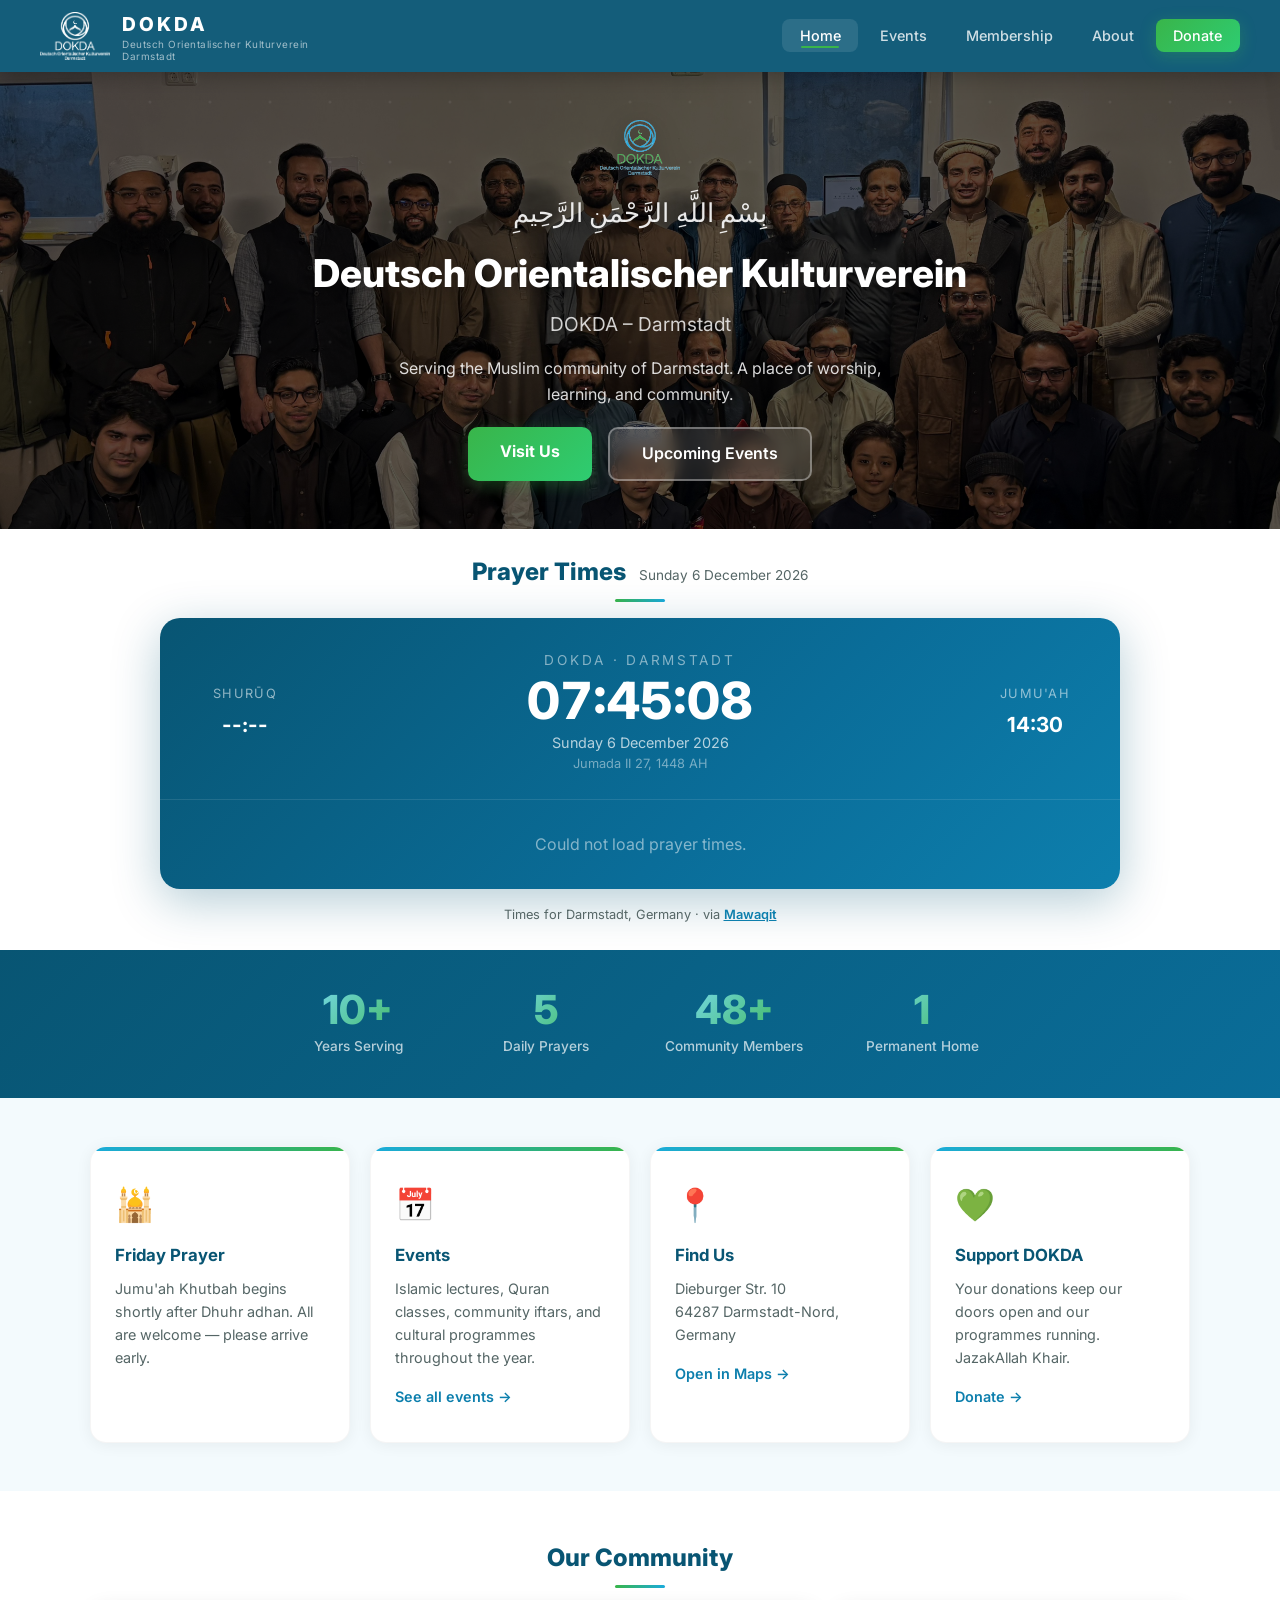
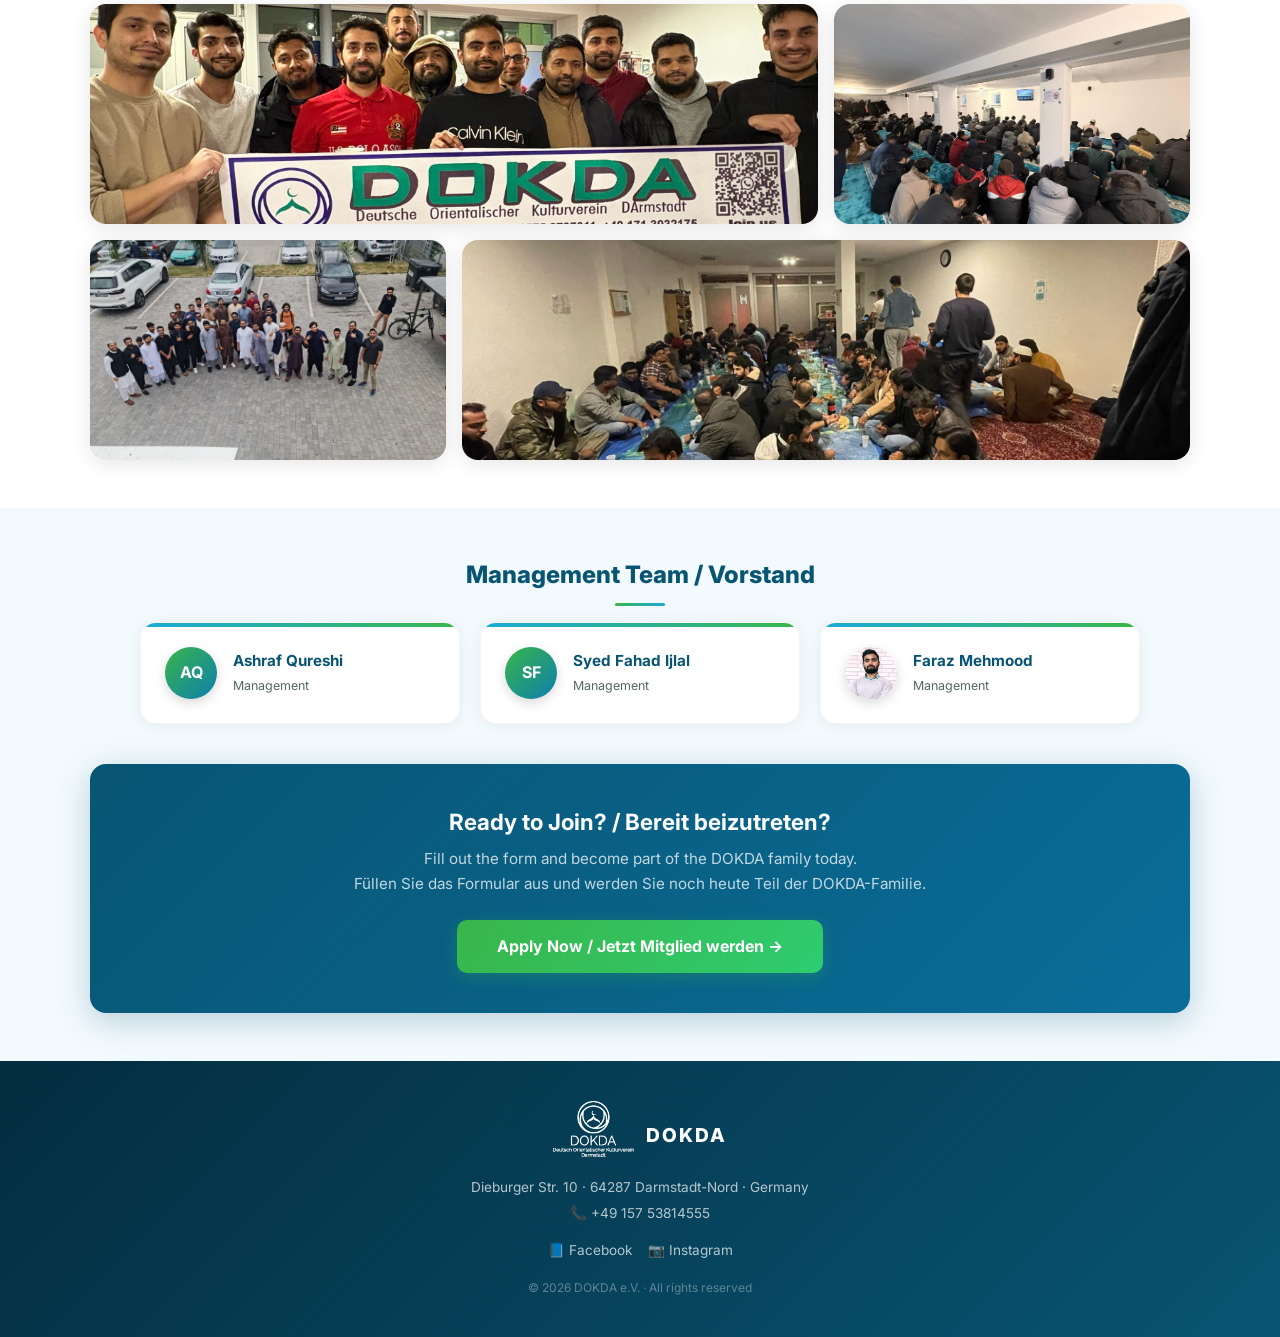
==== index.html @ e76a5c8b "DOKDA website redesign - modern UI with animations" ====
<!DOCTYPE html>
<html lang="en">
<head>
  <meta charset="UTF-8" />
  <meta name="viewport" content="width=device-width, initial-scale=1.0" />
  <title>DOKDA – Deutsch Orientalischer Kulturverein Darmstadt</title>
  <link rel="preconnect" href="https://fonts.googleapis.com">
  <link href="https://fonts.googleapis.com/css2?family=Inter:wght@400;500;600;700;800&display=swap" rel="stylesheet">
  <link rel="stylesheet" href="style.css" />
</head>
<body>

  <nav class="navbar">
    <a href="index.html" class="nav-logo">
      <img src="logo.png" alt="DOKDA Logo" />
      <div class="nav-logo-text">
        <span class="logo-name">DOKDA</span>
        <span class="logo-sub">Deutsch Orientalischer Kulturverein<br>Darmstadt</span>
      </div>
    </a>
    <button class="nav-toggle" onclick="document.querySelector('.nav-links').classList.toggle('open')">&#9776;</button>
    <ul class="nav-links">
      <li><a href="index.html" class="active">Home</a></li>
      <li><a href="events.html">Events</a></li>
      <li><a href="membership.html">Membership</a></li>
      <li><a href="about.html">About</a></li>
      <li><a href="donate.html" class="btn-donate-nav">Donate</a></li>
    </ul>
  </nav>

  <section class="hero">
    <div class="hero-bg"></div>
    <div class="hero-pattern"></div>
    <div class="hero-content">
      <img src="logo.png" alt="DOKDA Logo" class="hero-logo" />
      <p class="hero-sub">&#1576;&#1616;&#1587;&#1618;&#1605;&#1616; &#1575;&#1604;&#1604;&#1617;&#1614;&#1607;&#1616; &#1575;&#1604;&#1585;&#1617;&#1614;&#1581;&#1618;&#1605;&#1614;&#1606;&#1616; &#1575;&#1604;&#1585;&#1617;&#1614;&#1581;&#1616;&#1610;&#1605;&#1616;</p>
      <h1>Deutsch Orientalischer Kulturverein</h1>
      <h2>DOKDA &ndash; Darmstadt</h2>
      <p class="hero-desc">Serving the Muslim community of Darmstadt. A place of worship, learning, and community.</p>
      <div class="hero-actions">
        <a href="about.html" class="btn-primary">Visit Us</a>
        <a href="events.html" class="btn-secondary">Upcoming Events</a>
      </div>
    </div>
  </section>

  <section class="prayer-section">
    <div class="container">
      <h2 class="section-title">Prayer Times <span class="date-label" id="today-date"></span></h2>
      <div class="custom-prayer-widget">
        <div class="prayer-clock-row">
          <div class="prayer-clock-side">
            <span class="pclock-label">Shur&#363;q</span>
            <span class="pclock-time" id="pt-Sunrise">--:--</span>
          </div>
          <div class="prayer-clock-center">
            <div class="pclock-mosque">DOKDA &middot; DARMSTADT</div>
            <div class="pclock-live" id="live-clock">--:--:--</div>
            <div class="pclock-date" id="pclock-date"></div>
            <div class="pclock-hijri" id="pclock-hijri"></div>
          </div>
          <div class="prayer-clock-side">
            <span class="pclock-label">Jumu'ah</span>
            <span class="pclock-time">14:30</span>
          </div>
        </div>
        <div class="prayer-times-row" id="prayer-times-row">
          <div class="pt-loading">Loading prayer times&hellip;</div>
        </div>
      </div>
      <p class="prayer-note">Times for Darmstadt, Germany &middot; via <a href="https://mawaqit.net/de/m/dokda-darmstadt-64287-germany-1" target="_blank" style="color:var(--blue-dark);font-weight:600;">Mawaqit</a></p>
    </div>
  </section>

  <section class="counters-section reveal">
    <div class="counters-grid">
      <div class="counter-item">
        <div class="counter-num" data-target="10">0+</div>
        <div class="counter-label">Years Serving</div>
      </div>
      <div class="counter-item">
        <div class="counter-num" data-target="5">0</div>
        <div class="counter-label">Daily Prayers</div>
      </div>
      <div class="counter-item">
        <div class="counter-num" data-target="100">0+</div>
        <div class="counter-label">Community Members</div>
      </div>
      <div class="counter-item">
        <div class="counter-num" data-target="1">0</div>
        <div class="counter-label">Permanent Home</div>
      </div>
    </div>
  </section>

  <section class="info-section">
    <div class="container cards-row reveal">
      <div class="card">
        <div class="card-icon">&#128332;</div>
        <h3>Friday Prayer</h3>
        <p>Jumu'ah Khutbah begins shortly after Dhuhr adhan. All are welcome &mdash; please arrive early.</p>
      </div>
      <div class="card">
        <div class="card-icon">&#128197;</div>
        <h3>Events</h3>
        <p>Islamic lectures, Quran classes, community iftars, and cultural programmes throughout the year.</p>
        <a href="events.html" class="card-link">See all events &rarr;</a>
      </div>
      <div class="card">
        <div class="card-icon">&#128205;</div>
        <h3>Find Us</h3>
        <p>Dieburger Str. 10<br>64287 Darmstadt-Nord, Germany</p>
        <a href="https://maps.app.goo.gl/KEdS84KEJuu8p2cY8" target="_blank" class="card-link">Open in Maps &rarr;</a>
      </div>
      <div class="card">
        <div class="card-icon">&#128154;</div>
        <h3>Support DOKDA</h3>
        <p>Your donations keep our doors open and our programmes running. JazakAllah Khair.</p>
        <a href="donate.html" class="card-link">Donate &rarr;</a>
      </div>
    </div>
  </section>

  <section class="info-section" style="background:white;">
    <div class="container">
      <h2 class="section-title">Our Community</h2>
      <div class="gallery-grid reveal">
        <div class="gallery-item span-2">
          <img src="DOKDA Volunteers.jpeg" alt="DOKDA Volunteers" loading="lazy" />
          <div class="gallery-overlay"><span>DOKDA Volunteers</span></div>
        </div>
        <div class="gallery-item">
          <img src="JUma Prayer.jpeg" alt="Jumu'ah Prayer" loading="lazy" />
          <div class="gallery-overlay"><span>Jumu'ah Prayer</span></div>
        </div>
        <div class="gallery-item">
          <img src="EID 2025.jpeg" alt="Eid 2025" loading="lazy" />
          <div class="gallery-overlay"><span>Eid Celebration 2025</span></div>
        </div>
        <div class="gallery-item span-2">
          <img src="Dinner.png" alt="Community Dinner" loading="lazy" />
          <div class="gallery-overlay"><span>Community Dinner</span></div>
        </div>
      </div>
    </div>
  </section>

  <section class="info-section">
    <div class="container">
      <h2 class="section-title">Management Team / Vorstand</h2>
      <div class="mgmt-grid reveal">
        <div class="mgmt-card">
          <div class="mgmt-avatar">AQ</div>
          <div>
            <div class="mgmt-name">Ashraf Qureshi</div>
            <div class="mgmt-role">Management</div>
          </div>
        </div>
        <div class="mgmt-card">
          <div class="mgmt-avatar">SF</div>
          <div>
            <div class="mgmt-name">Syed Fahad Ijlal</div>
            <div class="mgmt-role">Management</div>
          </div>
        </div>
        <div class="mgmt-card">
          <img src="Faraz Mehmood. Management picture.jpeg" alt="Faraz Mehmood" class="mgmt-avatar mgmt-photo" />
          <div>
            <div class="mgmt-name">Faraz Mehmood</div>
            <div class="mgmt-role">Management</div>
          </div>
        </div>
      </div>
      <div class="mem-cta-block">
        <h2>Ready to Join? / Bereit beizutreten?</h2>
        <p>Fill out the form and become part of the DOKDA family today.<br>
          F&uuml;llen Sie das Formular aus und werden Sie noch heute Teil der DOKDA-Familie.</p>
        <a href="https://forms.gle/KEttbPnV1sTEhq9M9" target="_blank" class="btn-member">
          Apply Now / Jetzt Mitglied werden &rarr;
        </a>
      </div>
    </div>
  </section>

  <footer class="footer">
    <div class="container footer-inner">
      <div class="footer-brand">
        <img src="logo.png" alt="DOKDA" class="footer-logo" />
        <span>DOKDA</span>
      </div>
      <p>Dieburger Str. 10 &middot; 64287 Darmstadt-Nord &middot; Germany</p>
      <p>&#128222; +49 157 53814555</p>
      <div class="footer-social">
        <a href="https://www.facebook.com/DokdaDarmstadt" target="_blank">&#128216; Facebook</a>
        <a href="https://www.instagram.com/dokda.1" target="_blank">&#128247; Instagram</a>
      </div>
      <p class="footer-copy">&copy; <span id="year"></span> DOKDA e.V. &middot; All rights reserved</p>
    </div>
  </footer>

  <script>
    document.getElementById('year').textContent = new Date().getFullYear();
    const now = new Date();
    document.getElementById('today-date').textContent = now.toLocaleDateString('en-GB', {weekday:'long', day:'numeric', month:'long', year:'numeric'});
    document.getElementById('pclock-date').textContent = now.toLocaleDateString('en-GB', {weekday:'long', day:'numeric', month:'long', year:'numeric'});

    function updateClock() {
      const t = new Date();
      document.getElementById('live-clock').textContent =
        String(t.getHours()).padStart(2,'0') + ':' +
        String(t.getMinutes()).padStart(2,'0') + ':' +
        String(t.getSeconds()).padStart(2,'0');
    }
    setInterval(updateClock, 1000);
    updateClock();

    try {
      document.getElementById('pclock-hijri').textContent =
        new Intl.DateTimeFormat('en-TN-u-ca-islamic', {day:'numeric', month:'long', year:'numeric'}).format(now);
    } catch(e) {}

    const PRAYERS = ['Fajr','Dhuhr','Asr','Maghrib','Isha'];
    const IQAMA  = {Fajr:'04:45', Dhuhr:'14:00', Asr:'+10', Maghrib:'+3', Isha:'+0'};
    const LAT = 49.8766282, LNG = 8.6592487;

    async function loadPrayers() {
      try {
        const ts = Math.floor(Date.now()/1000);
        const res = await fetch(`https://api.aladhan.com/v1/timings/${ts}?latitude=${LAT}&longitude=${LNG}&method=3`);
        const data = await res.json();
        const timings = data.data.timings;
        const nowMins = now.getHours()*60 + now.getMinutes();
        const [sh, sm] = timings['Sunrise'].split(':').map(Number);
        document.getElementById('pt-Sunrise').textContent =
          `${sh%12||12}:${String(sm).padStart(2,'0')} ${sh>=12?'PM':'AM'}`;
        let nextPrayer = null, nextMins = Infinity;
        PRAYERS.forEach(p => {
          const [h,m] = timings[p].split(':').map(Number);
          const mins = h*60+m;
          if (mins > nowMins && mins < nextMins) { nextMins = mins; nextPrayer = p; }
        });
        document.getElementById('prayer-times-row').innerHTML = PRAYERS.map(p => {
          const [h,m] = timings[p].split(':').map(Number);
          const fmt = `${h%12||12}:${String(m).padStart(2,'0')} ${h>=12?'PM':'AM'}`;
          return `<div class="pt-card${p===nextPrayer?' active':''}">
            <div class="pt-name">${p}</div>
            <div class="pt-time">${fmt}</div>
            <div class="pt-iqama">${IQAMA[p]}</div>
          </div>`;
        }).join('');
      } catch(e) {
        document.getElementById('prayer-times-row').innerHTML = '<div class="pt-loading">Could not load prayer times.</div>';
      }
    }
    loadPrayers();

    // Scroll reveal
    const observer = new IntersectionObserver((entries) => {
      entries.forEach(e => { if (e.isIntersecting) e.target.classList.add('visible'); });
    }, { threshold: 0.12 });
    document.querySelectorAll('.reveal').forEach(el => observer.observe(el));

    // Animated counters
    const counterObserver = new IntersectionObserver((entries) => {
      entries.forEach(entry => {
        if (!entry.isIntersecting) return;
        entry.target.querySelectorAll('.counter-num').forEach(el => {
          const target = parseInt(el.dataset.target);
          const suffix = el.textContent.includes('+') ? '+' : '';
          let current = 0;
          const step = Math.max(1, Math.floor(target / 40));
          const timer = setInterval(() => {
            current += step;
            if (current >= target) { current = target; clearInterval(timer); }
            el.textContent = current + suffix;
          }, 30);
        });
        counterObserver.unobserve(entry.target);
      });
    }, { threshold: 0.5 });
    document.querySelectorAll('.counters-section').forEach(el => counterObserver.observe(el));
  </script>
</body>
</html>
---- style.css ----
/* ===== RESET & BASE ===== */
*, *::before, *::after { box-sizing: border-box; margin: 0; padding: 0; }
:root {
  --blue:        #1AABDC;
  --blue-dark:   #0D7FAD;
  --blue-deeper: #085573;
  --green:       #39B54A;
  --green-dark:  #2A8638;
  --white:       #ffffff;
  --bg:          #F3FAFD;
  --bg2:         #E4F4FA;
  --text:        #1a1a1a;
  --text-muted:  #566;
  --radius:      16px;
  --shadow:      0 4px 24px rgba(0,0,0,0.09);
  --glass:       rgba(255,255,255,0.12);
  --glass-border: rgba(255,255,255,0.2);
}
html { scroll-behavior: smooth; }
body { font-family: 'Inter', 'Segoe UI', system-ui, sans-serif; background: var(--bg); color: var(--text); line-height: 1.6; }

/* ===== NAVBAR ===== */
.navbar {
  display: flex; align-items: center; justify-content: space-between;
  padding: 0 2.5rem; height: 72px;
  background: rgba(8,85,115,0.95);
  backdrop-filter: blur(12px); -webkit-backdrop-filter: blur(12px);
  position: sticky; top: 0; z-index: 100;
  box-shadow: 0 2px 24px rgba(0,0,0,0.3);
}
.nav-logo { display: flex; align-items: center; gap: 12px; text-decoration: none; }
.nav-logo img { height: 48px; width: auto; filter: brightness(0) invert(1); }
.nav-logo-text { display: flex; flex-direction: column; }
.nav-logo-text .logo-name { font-size: 1.2rem; font-weight: 800; color: white; letter-spacing: 3px; }
.nav-logo-text .logo-sub  { font-size: 0.62rem; color: rgba(255,255,255,0.6); letter-spacing: 0.5px; line-height: 1.2; }
.nav-links { display: flex; gap: 0.25rem; list-style: none; }
.nav-links a {
  color: rgba(255,255,255,0.8); text-decoration: none;
  padding: 0.5rem 1.1rem; border-radius: 8px; font-size: 0.9rem;
  font-weight: 500; transition: all 0.3s; position: relative;
}
.nav-links a::after {
  content: ''; position: absolute; bottom: 4px; left: 50%; width: 0; height: 2px;
  background: var(--green); transition: width 0.3s ease, left 0.3s ease; border-radius: 2px;
}
.nav-links a:hover::after, .nav-links a.active::after { width: 50%; left: 25%; }
.nav-links a:hover, .nav-links a.active { color: white; background: rgba(255,255,255,0.1); }
.btn-donate-nav {
  background: linear-gradient(135deg, var(--green), #2ecc71) !important;
  color: white !important; font-weight: 700; border-radius: 8px !important;
  box-shadow: 0 4px 16px rgba(57,181,74,0.3);
}
.btn-donate-nav:hover { box-shadow: 0 6px 24px rgba(57,181,74,0.5) !important; transform: translateY(-1px); }
.nav-toggle { display: none; background: none; border: none; color: white; font-size: 1.5rem; cursor: pointer; }

/* ===== HERO ===== */
.hero {
  position: relative; overflow: hidden;
  min-height: 400px; display: flex; align-items: center; justify-content: center; text-align: center;
  padding: 3rem 2rem;
}
.hero-bg {
  position: absolute; inset: 0;
  background-image: url('EID 2026.jpeg');
  background-size: cover; background-position: center;
  filter: brightness(0.35);
  transform: scale(1.05);
  transition: transform 8s ease-out;
}
.hero:hover .hero-bg { transform: scale(1.1); }
.hero-pattern {
  position: absolute; inset: 0; opacity: 0.06;
  background-image: url("data:image/svg+xml,%3Csvg width='60' height='60' viewBox='0 0 60 60' xmlns='http://www.w3.org/2000/svg'%3E%3Cg fill='%23ffffff'%3E%3Ccircle cx='30' cy='30' r='1.5'/%3E%3C/g%3E%3C/svg%3E");
  z-index: 1;
}
.hero-logo { width: 80px; height: auto; margin-bottom: 0.75rem; filter: drop-shadow(0 4px 12px rgba(0,0,0,0.4)); }
.hero-content { position: relative; z-index: 2; max-width: 740px; }
.hero-sub { font-size: 1.6rem; color: rgba(255,255,255,0.9); margin-bottom: 0.5rem; font-family: 'Times New Roman', serif; text-shadow: 0 2px 8px rgba(0,0,0,0.4); }
.hero h1 { font-size: clamp(1.5rem, 3.5vw, 2.4rem); color: white; font-weight: 800; text-shadow: 0 2px 16px rgba(0,0,0,0.4); }
.hero h2 { font-size: clamp(0.95rem, 2vw, 1.2rem); color: rgba(255,255,255,0.8); margin: 0.3rem 0 1rem; font-weight: 400; }
.hero-desc { color: rgba(255,255,255,0.85); max-width: 540px; margin: 0 auto 1.25rem; font-size: 1rem; }
.hero-actions { display: flex; gap: 1rem; justify-content: center; flex-wrap: wrap; }
.btn-primary {
  background: linear-gradient(135deg, var(--green), #2ecc71); color: white; font-weight: 700;
  padding: 0.75rem 2rem; border-radius: 10px; text-decoration: none; transition: all 0.3s;
  box-shadow: 0 4px 16px rgba(57,181,74,0.3);
}
.btn-primary:hover { transform: translateY(-2px); box-shadow: 0 8px 28px rgba(57,181,74,0.45); }
.btn-secondary {
  background: rgba(255,255,255,0.1); color: white; border: 2px solid rgba(255,255,255,0.35);
  font-weight: 600; padding: 0.75rem 2rem; border-radius: 10px; text-decoration: none; transition: all 0.3s;
  backdrop-filter: blur(8px);
}
.btn-secondary:hover { background: rgba(255,255,255,0.2); border-color: rgba(255,255,255,0.6); transform: translateY(-2px); }

/* ===== PRAYER SECTION ===== */
.prayer-section { background: white; padding: 1.5rem 2rem; }
.section-title { font-size: 1.5rem; font-weight: 800; color: var(--blue-deeper); margin-bottom: 1rem; text-align: center; }
.section-title::after { content: ''; display: block; width: 50px; height: 3px; background: linear-gradient(90deg, var(--green), var(--blue)); margin: 0.5rem auto 0; border-radius: 2px; }

/* ===== CUSTOM PRAYER WIDGET ===== */
.custom-prayer-widget {
  background: linear-gradient(135deg, var(--blue-deeper) 0%, #0a6d99 60%, var(--blue-dark) 100%);
  border-radius: 20px; overflow: hidden; max-width: 960px; margin: 0 auto;
  box-shadow: 0 12px 48px rgba(8,85,115,0.3);
}
.prayer-clock-row {
  display: flex; align-items: center; justify-content: space-between;
  padding: 2rem 2.5rem 1.5rem; gap: 1rem;
}
.prayer-clock-side { display: flex; flex-direction: column; align-items: center; gap: 0.25rem; min-width: 90px; }
.pclock-label { font-size: 0.8rem; color: rgba(255,255,255,0.55); letter-spacing: 0.1em; text-transform: uppercase; }
.pclock-time { font-size: 1.3rem; font-weight: 700; color: white; }
.prayer-clock-center { flex: 1; text-align: center; }
.pclock-mosque { font-size: 0.85rem; letter-spacing: 0.2em; color: rgba(255,255,255,0.5); text-transform: uppercase; margin-bottom: 0.2rem; }
.pclock-live { font-size: 3.2rem; font-weight: 800; color: white; line-height: 1; font-variant-numeric: tabular-nums; }
.pclock-date { font-size: 0.9rem; color: rgba(255,255,255,0.7); margin-top: 0.3rem; }
.pclock-hijri { font-size: 0.8rem; color: rgba(255,255,255,0.45); }
.prayer-times-row { display: grid; grid-template-columns: repeat(5, 1fr); border-top: 1px solid rgba(255,255,255,0.1); }
.pt-card { padding: 1rem 0.5rem; text-align: center; border-right: 1px solid rgba(255,255,255,0.06); transition: all 0.3s; }
.pt-card:last-child { border-right: none; }
.pt-card.active { background: rgba(255,255,255,0.1); }
.pt-name { font-size: 0.75rem; color: rgba(255,255,255,0.55); text-transform: uppercase; letter-spacing: 0.1em; margin-bottom: 0.3rem; }
.pt-time { font-size: 1.1rem; font-weight: 700; color: white; margin-bottom: 0.2rem; }
.pt-iqama { font-size: 0.85rem; color: var(--green); font-weight: 600; }
.pt-loading { color: rgba(255,255,255,0.5); padding: 2rem; text-align: center; grid-column: 1/-1; }
.date-label { font-size: 0.85rem; color: var(--text-muted); font-weight: 400; margin-left: 0.5rem; }
.prayer-note { text-align: center; font-size: 0.8rem; color: var(--text-muted); margin-top: 1rem; }

/* ===== COUNTERS ===== */
.counters-section {
  background: linear-gradient(135deg, var(--blue-deeper), #0a6d99);
  padding: 2.5rem 2rem; text-align: center;
}
.counters-grid {
  display: flex; justify-content: center; gap: 3rem; flex-wrap: wrap;
  max-width: 800px; margin: 0 auto;
}
.counter-item { color: white; min-width: 140px; }
.counter-num {
  font-size: 2.5rem; font-weight: 800; line-height: 1;
  background: linear-gradient(135deg, #7FDDFF, var(--green));
  -webkit-background-clip: text; -webkit-text-fill-color: transparent;
  background-clip: text;
}
.counter-label { font-size: 0.85rem; color: rgba(255,255,255,0.7); margin-top: 0.4rem; font-weight: 500; }

/* ===== INFO CARDS ===== */
.info-section { padding: 3rem 2rem; background: var(--bg); }
.cards-row { display: grid; grid-template-columns: repeat(auto-fit, minmax(230px, 1fr)); gap: 1.25rem; }
.card {
  background: white; border-radius: var(--radius); padding: 2rem 1.5rem;
  box-shadow: 0 2px 16px rgba(0,0,0,0.06); transition: all 0.4s;
  border: 1px solid rgba(0,0,0,0.04); position: relative; overflow: hidden;
}
.card::before {
  content: ''; position: absolute; top: 0; left: 0; right: 0; height: 4px;
  background: linear-gradient(90deg, var(--blue), var(--green));
}
.card:hover { transform: translateY(-6px); box-shadow: 0 12px 40px rgba(0,0,0,0.12); }
.card-icon { font-size: 2rem; margin-bottom: 0.75rem; }
.card h3 { font-size: 1.05rem; font-weight: 700; color: var(--blue-deeper); margin-bottom: 0.5rem; }
.card p { color: var(--text-muted); font-size: 0.9rem; }
.card-link { display: inline-block; margin-top: 1rem; color: var(--blue-dark); font-weight: 600; text-decoration: none; font-size: 0.9rem; transition: color 0.3s; }
.card-link:hover { color: var(--green); }

/* ===== GALLERY ===== */
.gallery-grid {
  display: grid; grid-template-columns: repeat(3, 1fr); gap: 1rem;
}
.gallery-item {
  position: relative; overflow: hidden; border-radius: var(--radius);
  box-shadow: 0 4px 20px rgba(0,0,0,0.1);
}
.gallery-item img {
  width: 100%; height: 220px; object-fit: cover; display: block;
  transition: transform 0.5s ease, filter 0.5s ease;
}
.gallery-item:hover img { transform: scale(1.08); filter: brightness(0.7); }
.gallery-overlay {
  position: absolute; inset: 0; display: flex; align-items: flex-end;
  padding: 1.25rem; opacity: 0; transition: opacity 0.4s;
  background: linear-gradient(transparent 40%, rgba(8,85,115,0.85));
}
.gallery-item:hover .gallery-overlay { opacity: 1; }
.gallery-overlay span { color: white; font-weight: 700; font-size: 0.95rem; }
.gallery-item.span-2 { grid-column: span 2; }
.gallery-item.span-2 img { height: 220px; }

/* ===== MANAGEMENT TEAM ===== */
.mgmt-grid { display: flex; flex-wrap: wrap; gap: 1.25rem; justify-content: center; }
.mgmt-card {
  background: white; border-radius: var(--radius); padding: 1.5rem;
  box-shadow: 0 2px 16px rgba(0,0,0,0.06); display: flex; align-items: center; gap: 1rem;
  flex: 1 1 240px; max-width: 320px; transition: all 0.4s;
  border: 1px solid rgba(0,0,0,0.04); position: relative; overflow: hidden;
}
.mgmt-card::before {
  content: ''; position: absolute; top: 0; left: 0; right: 0; height: 4px;
  background: linear-gradient(90deg, var(--blue), var(--green));
}
.mgmt-card:hover { transform: translateY(-4px); box-shadow: 0 12px 36px rgba(0,0,0,0.12); }
.mgmt-avatar {
  width: 52px; height: 52px; border-radius: 50%;
  background: linear-gradient(135deg, var(--green), var(--blue-dark));
  display: flex; align-items: center; justify-content: center;
  color: white; font-weight: 700; font-size: 1rem; flex-shrink: 0;
  box-shadow: 0 4px 12px rgba(0,0,0,0.15);
}
.mgmt-photo { object-fit: cover; }
.mgmt-name { font-weight: 700; color: var(--blue-deeper); font-size: 0.95rem; }
.mgmt-role { font-size: 0.78rem; color: var(--text-muted); margin-top: 2px; }

/* ===== CTA BLOCK ===== */
.mem-cta-block {
  background: linear-gradient(135deg, var(--blue-deeper), #0a6d99);
  border-radius: var(--radius); padding: 2.5rem 2rem; text-align: center;
  color: white; margin-top: 2.5rem;
  box-shadow: 0 8px 32px rgba(8,85,115,0.25);
}
.mem-cta-block h2 { font-size: 1.4rem; margin-bottom: 0.5rem; }
.mem-cta-block p { color: rgba(255,255,255,0.75); margin-bottom: 1.5rem; font-size: 0.95rem; }
.btn-member {
  display: inline-block; background: linear-gradient(135deg, var(--green), #2ecc71); color: white;
  font-weight: 700; font-size: 1rem; padding: 0.85rem 2.5rem;
  border-radius: 10px; text-decoration: none; transition: all 0.3s;
  box-shadow: 0 4px 16px rgba(57,181,74,0.3);
}
.btn-member:hover { transform: translateY(-2px); box-shadow: 0 8px 28px rgba(57,181,74,0.45); }

/* ===== PAGE HERO (inner pages) ===== */
.page-hero { background: linear-gradient(135deg, var(--blue-deeper), var(--blue-dark)); padding: 3rem 2rem; text-align: center; color: white; }
.page-hero h1 { font-size: clamp(1.6rem, 4vw, 2.4rem); font-weight: 800; }
.page-hero p { color: rgba(255,255,255,0.75); margin-top: 0.5rem; }

/* ===== EVENTS PAGE ===== */
.events-section { padding: 3rem 2rem; }
.event-list { display: flex; flex-direction: column; gap: 1.25rem; max-width: 760px; margin: 0 auto; }
.event-item {
  background: white; border-radius: var(--radius); padding: 1.5rem;
  box-shadow: 0 2px 16px rgba(0,0,0,0.06); display: flex; gap: 1.25rem; align-items: flex-start;
  border: 1px solid rgba(0,0,0,0.04); position: relative; overflow: hidden; transition: all 0.3s;
}
.event-item::before {
  content: ''; position: absolute; top: 0; left: 0; bottom: 0; width: 4px;
  background: linear-gradient(180deg, var(--blue), var(--green));
}
.event-item:hover { transform: translateY(-2px); box-shadow: 0 8px 32px rgba(0,0,0,0.1); }
.event-date { background: linear-gradient(135deg, var(--blue-deeper), var(--blue-dark)); color: white; border-radius: 12px; padding: 0.5rem 0.75rem; text-align: center; min-width: 56px; flex-shrink: 0; }
.event-day   { font-size: 1.5rem; font-weight: 700; line-height: 1; }
.event-month { font-size: 0.7rem; text-transform: uppercase; letter-spacing: 1px; }
.event-body h3 { font-weight: 700; color: var(--blue-deeper); margin-bottom: 0.25rem; }
.event-body p  { color: var(--text-muted); font-size: 0.9rem; }
.event-tag { display: inline-block; background: var(--bg2); color: var(--blue-dark); font-size: 0.75rem; font-weight: 600; border-radius: 20px; padding: 2px 10px; margin-top: 0.5rem; }
.announcements-section { background: white; padding: 3rem 2rem; }
.announcements-section .container { max-width: 760px; margin: 0 auto; }
.announcement { border-bottom: 1px solid #e8f0f4; padding: 1.25rem 0; }
.announcement:last-child { border-bottom: none; }
.announcement h4 { color: var(--blue-deeper); font-weight: 700; margin-bottom: 0.25rem; }
.announcement p { color: var(--text-muted); font-size: 0.9rem; }
.announcement-date { font-size: 0.8rem; color: var(--green); font-weight: 600; margin-bottom: 0.25rem; }

/* ===== ABOUT PAGE ===== */
.about-section { padding: 3.5rem 2rem; }
.about-grid { display: grid; grid-template-columns: 1fr 1fr; gap: 3rem; max-width: 920px; margin: 0 auto; align-items: start; }
.about-text h2 { color: var(--blue-deeper); font-size: 1.4rem; margin-bottom: 1rem; }
.about-text p { color: var(--text-muted); margin-bottom: 1rem; }
.facilities-list { display: flex; flex-wrap: wrap; gap: 0.5rem; margin-top: 1rem; }
.facility-badge { background: var(--bg2); color: var(--blue-dark); font-size: 0.85rem; font-weight: 600; padding: 4px 12px; border-radius: 20px; border: 1px solid #b8dff0; }
.contact-card { background: white; border-radius: var(--radius); padding: 2rem; box-shadow: var(--shadow); border-top: 4px solid var(--blue); }
.contact-card h2 { color: var(--blue-deeper); font-size: 1.3rem; margin-bottom: 1.25rem; }
.contact-row { display: flex; align-items: flex-start; gap: 1rem; margin-bottom: 1.25rem; }
.contact-icon { font-size: 1.3rem; flex-shrink: 0; margin-top: 2px; }
.contact-row strong { display: block; font-size: 0.75rem; text-transform: uppercase; letter-spacing: 1px; color: var(--text-muted); margin-bottom: 2px; }
.contact-row a { color: var(--blue-dark); text-decoration: none; }
.contact-row a:hover { text-decoration: underline; color: var(--green); }
.map-section { padding: 0 2rem 3.5rem; }
.map-section .container { max-width: 920px; margin: 0 auto; }
.map-section h2 { color: var(--blue-deeper); margin-bottom: 1rem; }
.map-embed { border-radius: var(--radius); overflow: hidden; box-shadow: var(--shadow); }
.map-embed iframe { display: block; width: 100%; height: 350px; border: none; }

/* ===== DONATE PAGE ===== */
.donate-section { padding: 3.5rem 2rem; }
.donate-grid { display: grid; grid-template-columns: 1fr 1fr; gap: 2rem; max-width: 920px; margin: 0 auto; }
.donate-info h2 { color: var(--blue-deeper); font-size: 1.4rem; margin-bottom: 1rem; }
.donate-info p { color: var(--text-muted); margin-bottom: 1rem; }
.donate-info blockquote { border-left: 4px solid var(--blue); padding: 0.75rem 1rem; background: white; border-radius: 0 8px 8px 0; font-style: italic; color: var(--blue-deeper); margin: 1.5rem 0; }
.donate-methods { display: flex; flex-direction: column; gap: 1.25rem; }
.donate-card { background: white; border-radius: var(--radius); padding: 1.5rem; box-shadow: var(--shadow); border-left: 4px solid var(--blue); }
.donate-card h3 { color: var(--blue-deeper); font-weight: 700; margin-bottom: 0.75rem; display: flex; align-items: center; gap: 0.5rem; }
.donate-card p, .donate-card address { color: var(--text-muted); font-size: 0.9rem; font-style: normal; line-height: 1.8; }
.impact-section { background: linear-gradient(135deg, var(--blue-deeper), #0a6d99); color: white; padding: 3rem 2rem; text-align: center; }
.impact-section h2 { font-size: 1.4rem; margin-bottom: 0.5rem; color: #7FDDFF; }
.impact-section p { color: rgba(255,255,255,0.8); max-width: 560px; margin: 0 auto; }

/* ===== FOOTER ===== */
.footer {
  background: linear-gradient(135deg, #042d3f, var(--blue-deeper));
  color: rgba(255,255,255,0.7); padding: 2.5rem 2rem; text-align: center;
}
.footer-logo { height: 56px; width: auto; margin-bottom: 0.75rem; filter: brightness(0) invert(1); }
.footer-brand { display: flex; align-items: center; justify-content: center; gap: 0.75rem; margin-bottom: 0.5rem; }
.footer-brand span { font-size: 1.2rem; font-weight: 800; color: white; letter-spacing: 2px; }
.footer-social { display: flex; justify-content: center; gap: 1rem; margin: 1rem 0; }
.footer-social a { color: rgba(255,255,255,0.7); text-decoration: none; font-size: 0.85rem; transition: all 0.3s; }
.footer-social a:hover { color: var(--green); }
.footer p { font-size: 0.85rem; margin-top: 0.25rem; }
.footer-copy { margin-top: 1rem !important; font-size: 0.75rem !important; color: rgba(255,255,255,0.35) !important; }

/* ===== ANIMATIONS ===== */
@keyframes fadeInUp {
  from { opacity: 0; transform: translateY(30px); }
  to   { opacity: 1; transform: translateY(0); }
}
@keyframes fadeIn {
  from { opacity: 0; }
  to   { opacity: 1; }
}
@keyframes pulseGlow {
  0%, 100% { box-shadow: 0 0 0 0 rgba(57,181,74,0.4); }
  50%      { box-shadow: 0 0 20px 6px rgba(57,181,74,0.2); }
}
@keyframes countUp {
  from { opacity: 0; transform: translateY(20px); }
  to   { opacity: 1; transform: translateY(0); }
}

.hero-logo   { animation: fadeIn 0.8s ease-out; }
.hero-sub    { animation: fadeIn 1s ease-out; }
.hero h1     { animation: fadeInUp 0.7s ease-out; }
.hero h2     { animation: fadeInUp 0.9s ease-out; }
.hero-desc   { animation: fadeInUp 1.1s ease-out; }
.hero-actions { animation: fadeInUp 1.3s ease-out; }

.reveal {
  opacity: 0; transform: translateY(30px);
  transition: opacity 0.7s ease-out, transform 0.7s ease-out;
}
.reveal.visible { opacity: 1; transform: translateY(0); }

.reveal .card, .reveal .mgmt-card, .reveal .gallery-item {
  opacity: 0; transform: translateY(20px);
  transition: opacity 0.5s ease-out, transform 0.5s ease-out;
}
.reveal.visible .card, .reveal.visible .mgmt-card, .reveal.visible .gallery-item {
  opacity: 1; transform: translateY(0);
}
.reveal.visible .card:nth-child(1), .reveal.visible .mgmt-card:nth-child(1), .reveal.visible .gallery-item:nth-child(1) { transition-delay: 0s; }
.reveal.visible .card:nth-child(2), .reveal.visible .mgmt-card:nth-child(2), .reveal.visible .gallery-item:nth-child(2) { transition-delay: 0.1s; }
.reveal.visible .card:nth-child(3), .reveal.visible .mgmt-card:nth-child(3), .reveal.visible .gallery-item:nth-child(3) { transition-delay: 0.15s; }
.reveal.visible .card:nth-child(4), .reveal.visible .gallery-item:nth-child(4) { transition-delay: 0.2s; }
.reveal.visible .gallery-item:nth-child(5) { transition-delay: 0.25s; }

.pt-card.active { animation: pulseGlow 3s ease-in-out infinite; }

a, button { transition: all 0.3s ease; }

/* ===== UTILITIES ===== */
.container { max-width: 1100px; margin: 0 auto; }

/* ===== RESPONSIVE ===== */
@media (max-width: 768px) {
  .nav-toggle { display: block; }
  .nav-links { display: none; flex-direction: column; position: absolute; top: 72px; left: 0; right: 0; background: rgba(8,85,115,0.98); padding: 1rem 2rem; backdrop-filter: blur(12px); }
  .nav-links.open { display: flex; }
  .about-grid, .donate-grid { grid-template-columns: 1fr; }
  .hero { min-height: 320px; }
  .gallery-grid { grid-template-columns: 1fr 1fr; }
  .gallery-item.span-2 { grid-column: span 1; }
  .counters-grid { gap: 1.5rem; }
  .counter-num { font-size: 2rem; }
}
@media (max-width: 480px) {
  .gallery-grid { grid-template-columns: 1fr; }
}
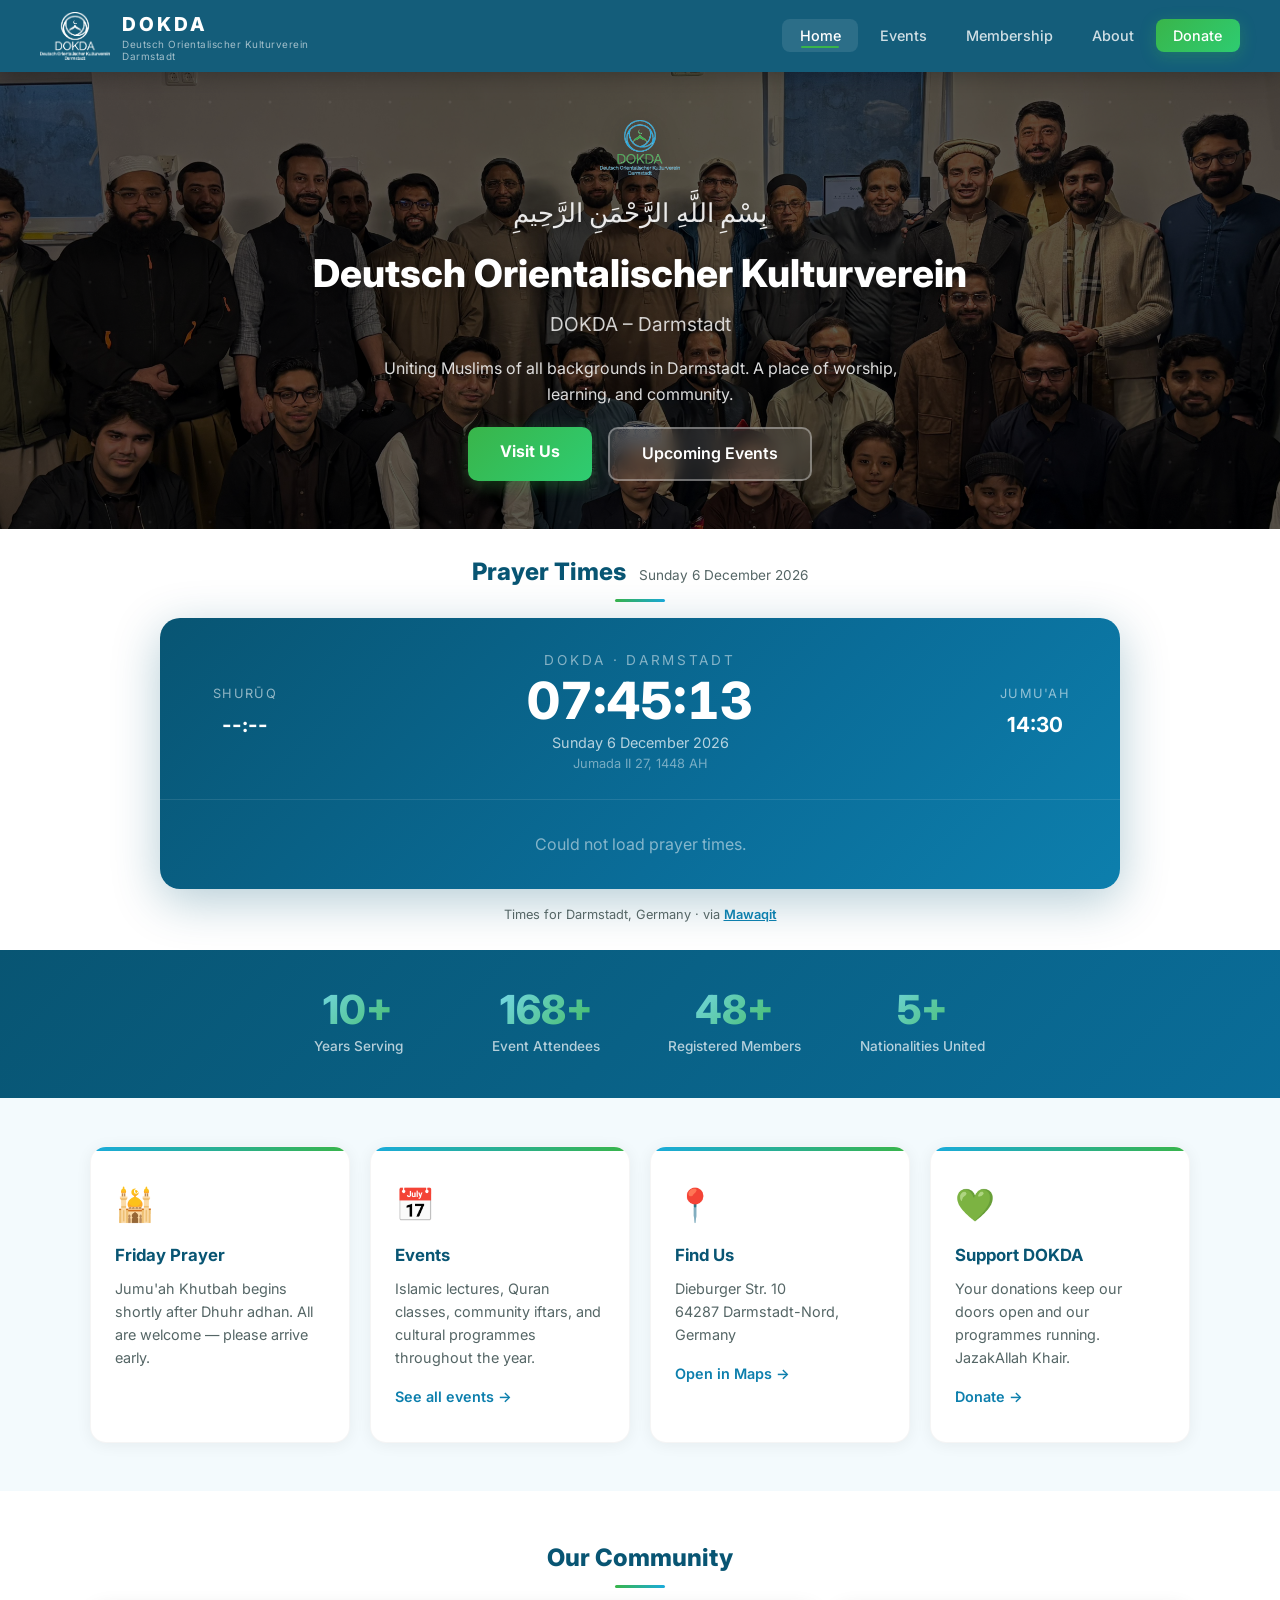
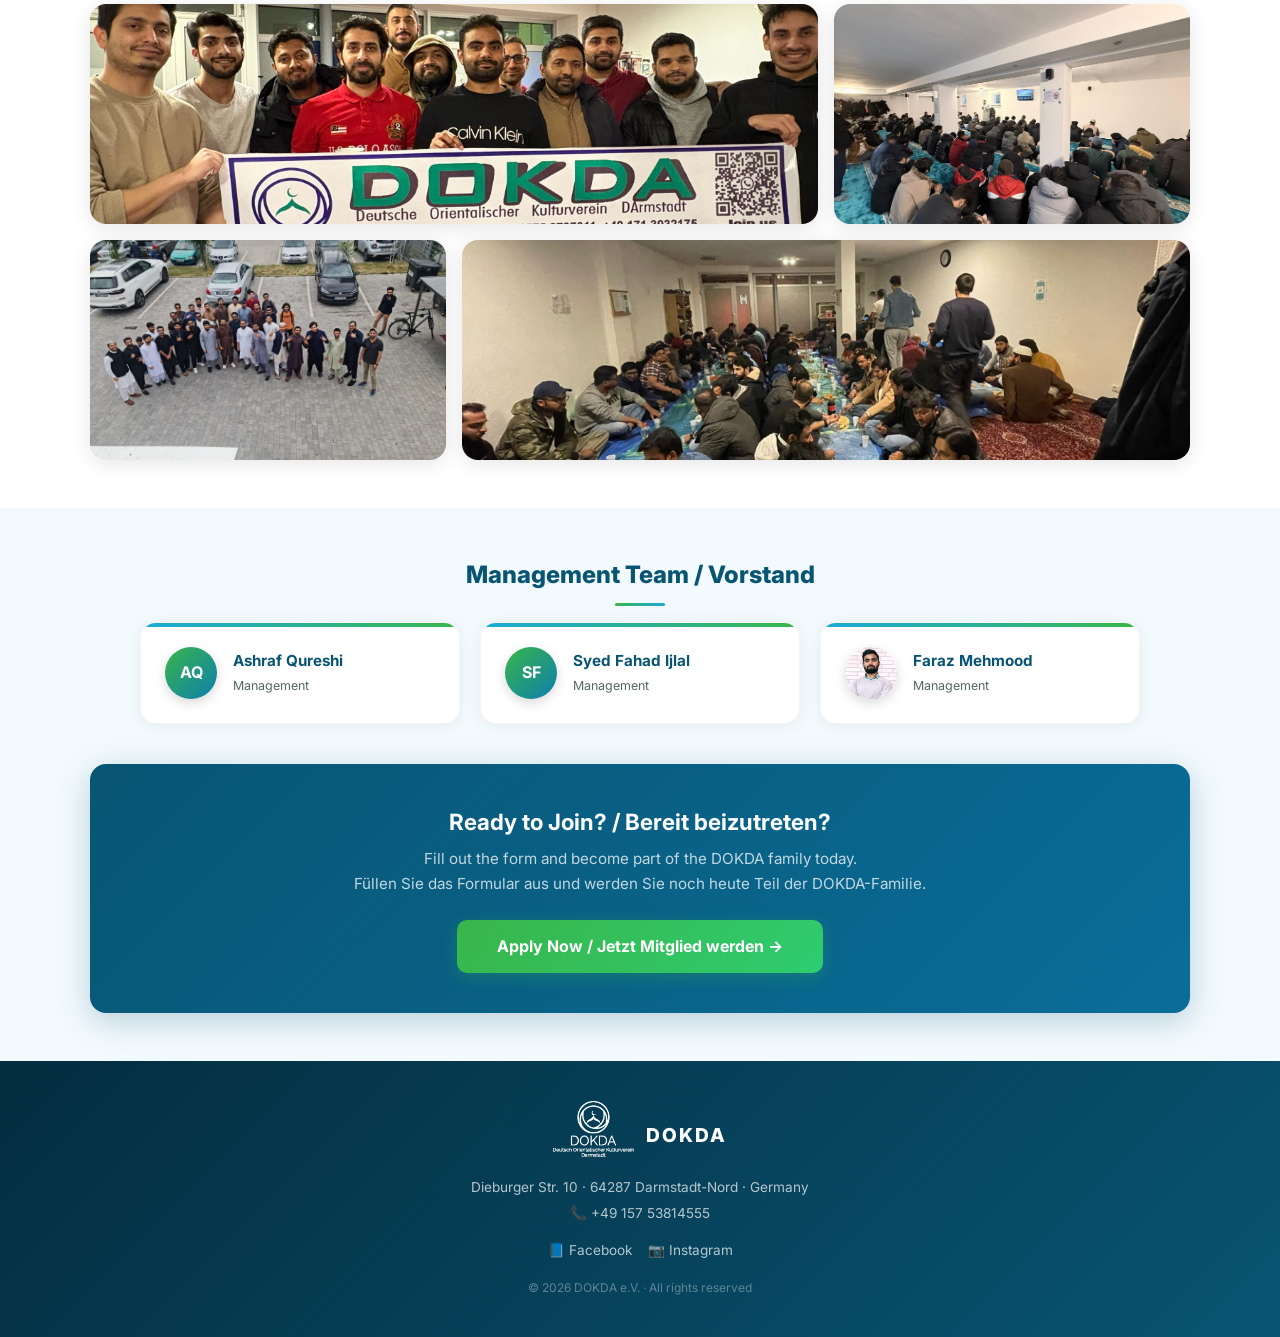
==== commit 3315f2e5: "Update counters and highlight community diversity" ====
--- a/index.html
+++ b/index.html
@@ -36,7 +36,7 @@
       <p class="hero-sub">&#1576;&#1616;&#1587;&#1618;&#1605;&#1616; &#1575;&#1604;&#1604;&#1617;&#1614;&#1607;&#1616; &#1575;&#1604;&#1585;&#1617;&#1614;&#1581;&#1618;&#1605;&#1614;&#1606;&#1616; &#1575;&#1604;&#1585;&#1617;&#1614;&#1581;&#1616;&#1610;&#1605;&#1616;</p>
       <h1>Deutsch Orientalischer Kulturverein</h1>
       <h2>DOKDA &ndash; Darmstadt</h2>
-      <p class="hero-desc">Serving the Muslim community of Darmstadt. A place of worship, learning, and community.</p>
+      <p class="hero-desc">Uniting Muslims of all backgrounds in Darmstadt. A place of worship, learning, and community.</p>
       <div class="hero-actions">
         <a href="about.html" class="btn-primary">Visit Us</a>
         <a href="events.html" class="btn-secondary">Upcoming Events</a>
@@ -79,16 +79,16 @@
         <div class="counter-label">Years Serving</div>
       </div>
       <div class="counter-item">
-        <div class="counter-num" data-target="5">0</div>
-        <div class="counter-label">Daily Prayers</div>
+        <div class="counter-num" data-target="300">0+</div>
+        <div class="counter-label">Event Attendees</div>
       </div>
       <div class="counter-item">
         <div class="counter-num" data-target="100">0+</div>
-        <div class="counter-label">Community Members</div>
-      </div>
-      <div class="counter-item">
-        <div class="counter-num" data-target="1">0</div>
-        <div class="counter-label">Permanent Home</div>
+        <div class="counter-label">Registered Members</div>
+      </div>
+      <div class="counter-item">
+        <div class="counter-num" data-target="5">0+</div>
+        <div class="counter-label">Nationalities United</div>
       </div>
     </div>
   </section>
--- a/style.css
+++ b/style.css
@@ -230,8 +230,8 @@
 
 /* ===== PAGE HERO (inner pages) ===== */
 .page-hero { background: linear-gradient(135deg, var(--blue-deeper), var(--blue-dark)); padding: 3rem 2rem; text-align: center; color: white; }
-.page-hero h1 { font-size: clamp(1.6rem, 4vw, 2.4rem); font-weight: 800; }
-.page-hero p { color: rgba(255,255,255,0.75); margin-top: 0.5rem; }
+.page-hero h1 { font-size: clamp(1.6rem, 4vw, 2.4rem); font-weight: 800; animation: fadeInUp 0.7s ease-out; }
+.page-hero p { color: rgba(255,255,255,0.75); margin-top: 0.5rem; animation: fadeInUp 0.9s ease-out; }
 
 /* ===== EVENTS PAGE ===== */
 .events-section { padding: 3rem 2rem; }
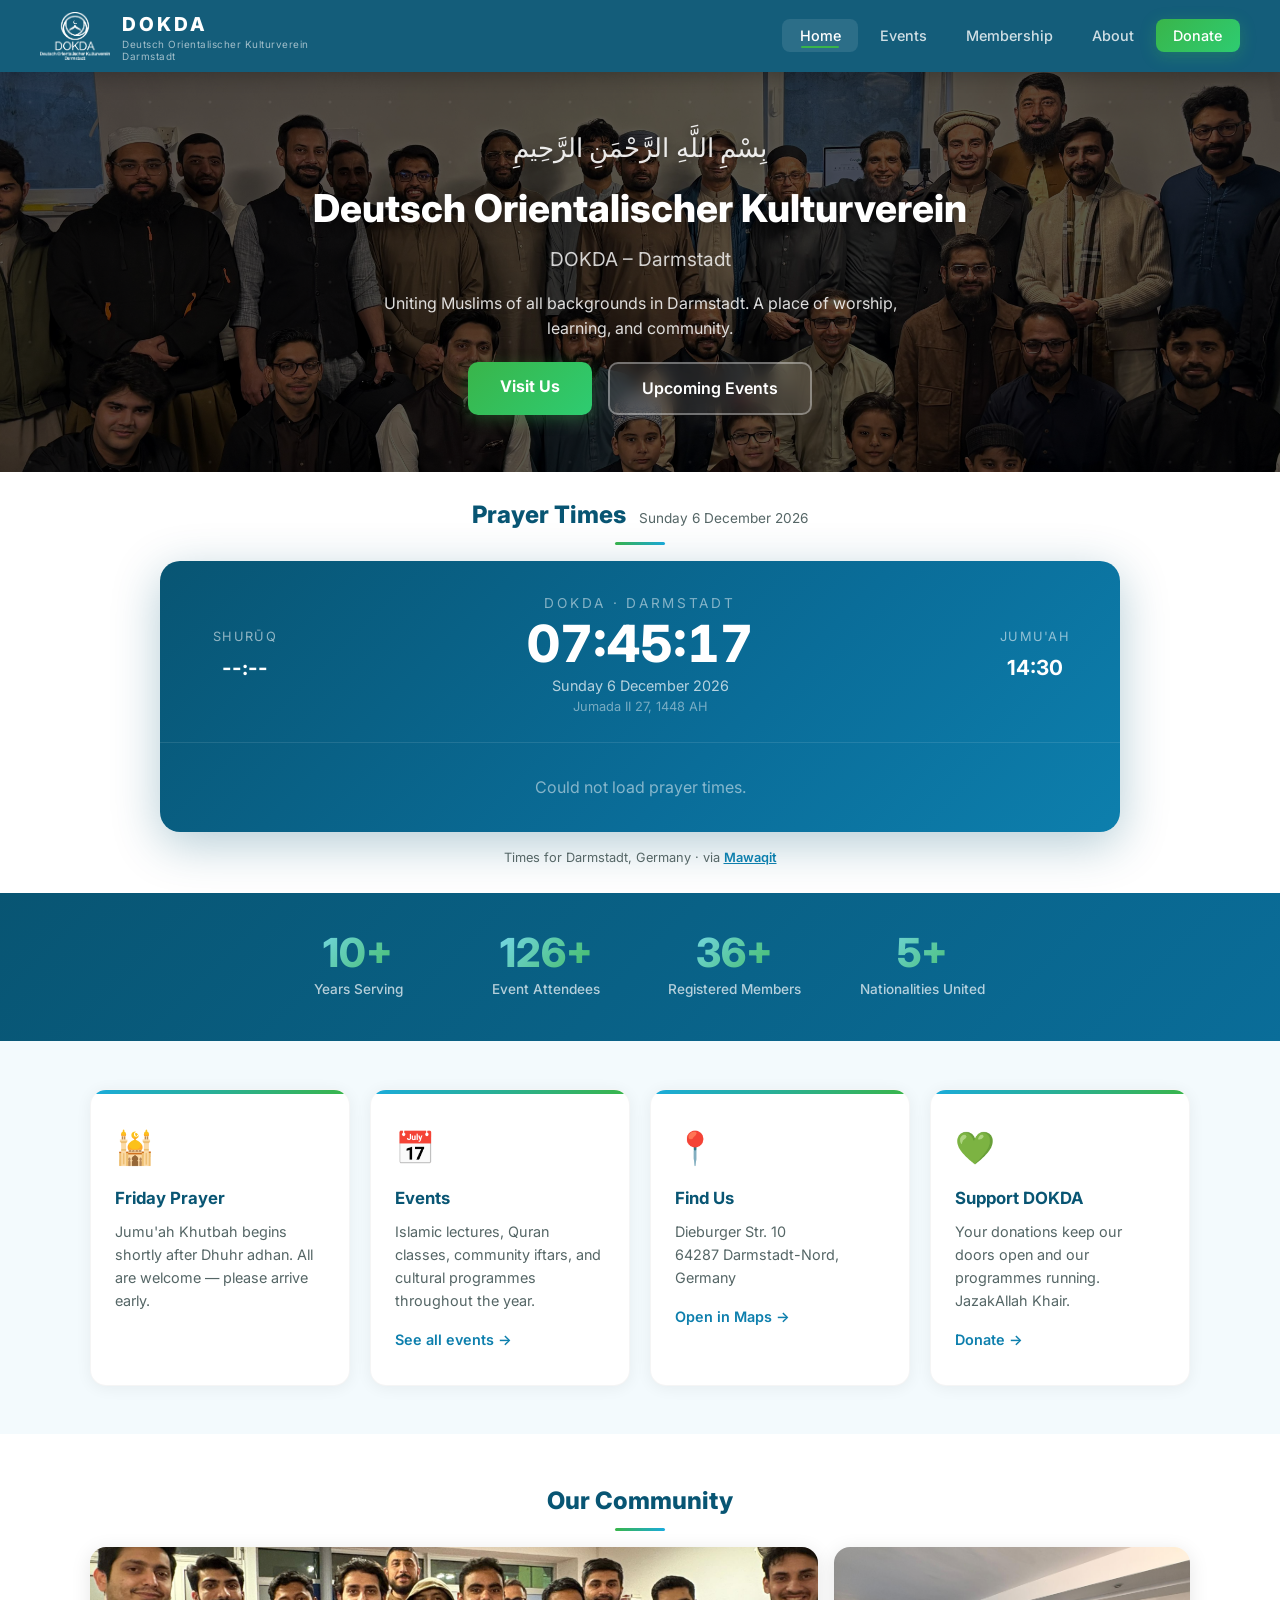
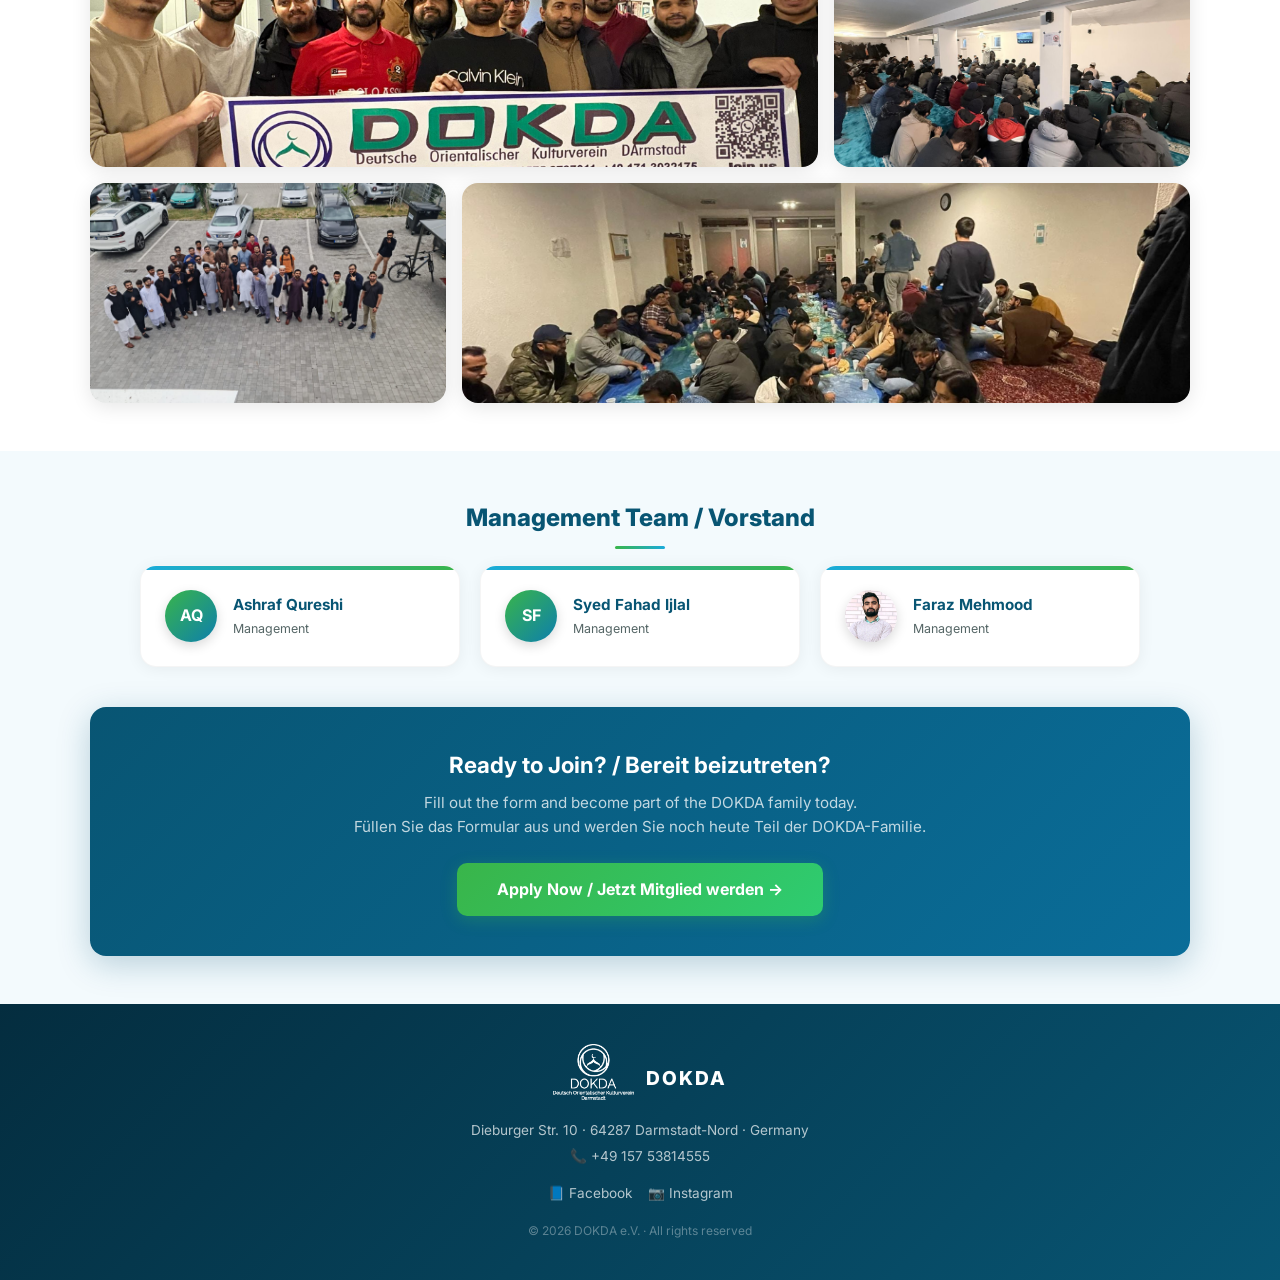
==== commit d2587ffb: "Remove hero logo to avoid covering background photo" ====
--- a/index.html
+++ b/index.html
@@ -32,7 +32,6 @@
     <div class="hero-bg"></div>
     <div class="hero-pattern"></div>
     <div class="hero-content">
-      <img src="logo.png" alt="DOKDA Logo" class="hero-logo" />
       <p class="hero-sub">&#1576;&#1616;&#1587;&#1618;&#1605;&#1616; &#1575;&#1604;&#1604;&#1617;&#1614;&#1607;&#1616; &#1575;&#1604;&#1585;&#1617;&#1614;&#1581;&#1618;&#1605;&#1614;&#1606;&#1616; &#1575;&#1604;&#1585;&#1617;&#1614;&#1581;&#1616;&#1610;&#1605;&#1616;</p>
       <h1>Deutsch Orientalischer Kulturverein</h1>
       <h2>DOKDA &ndash; Darmstadt</h2>
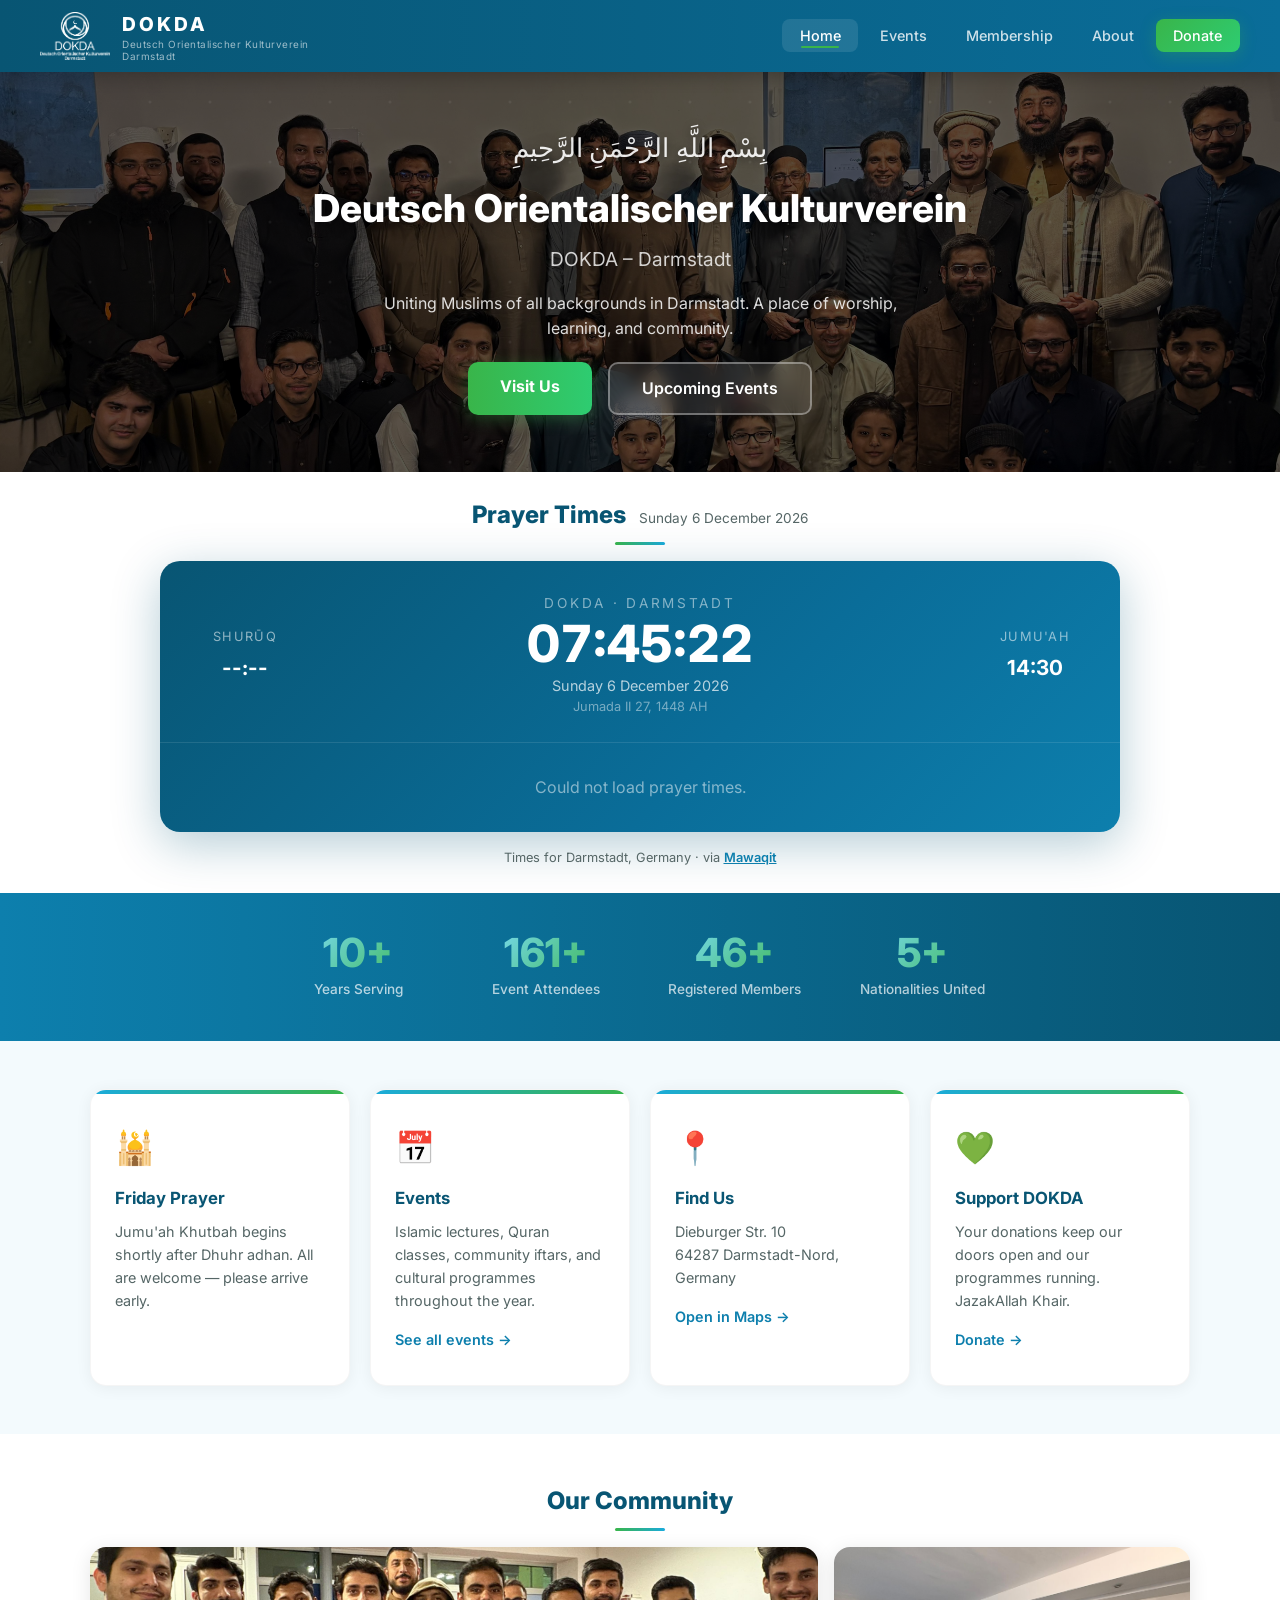
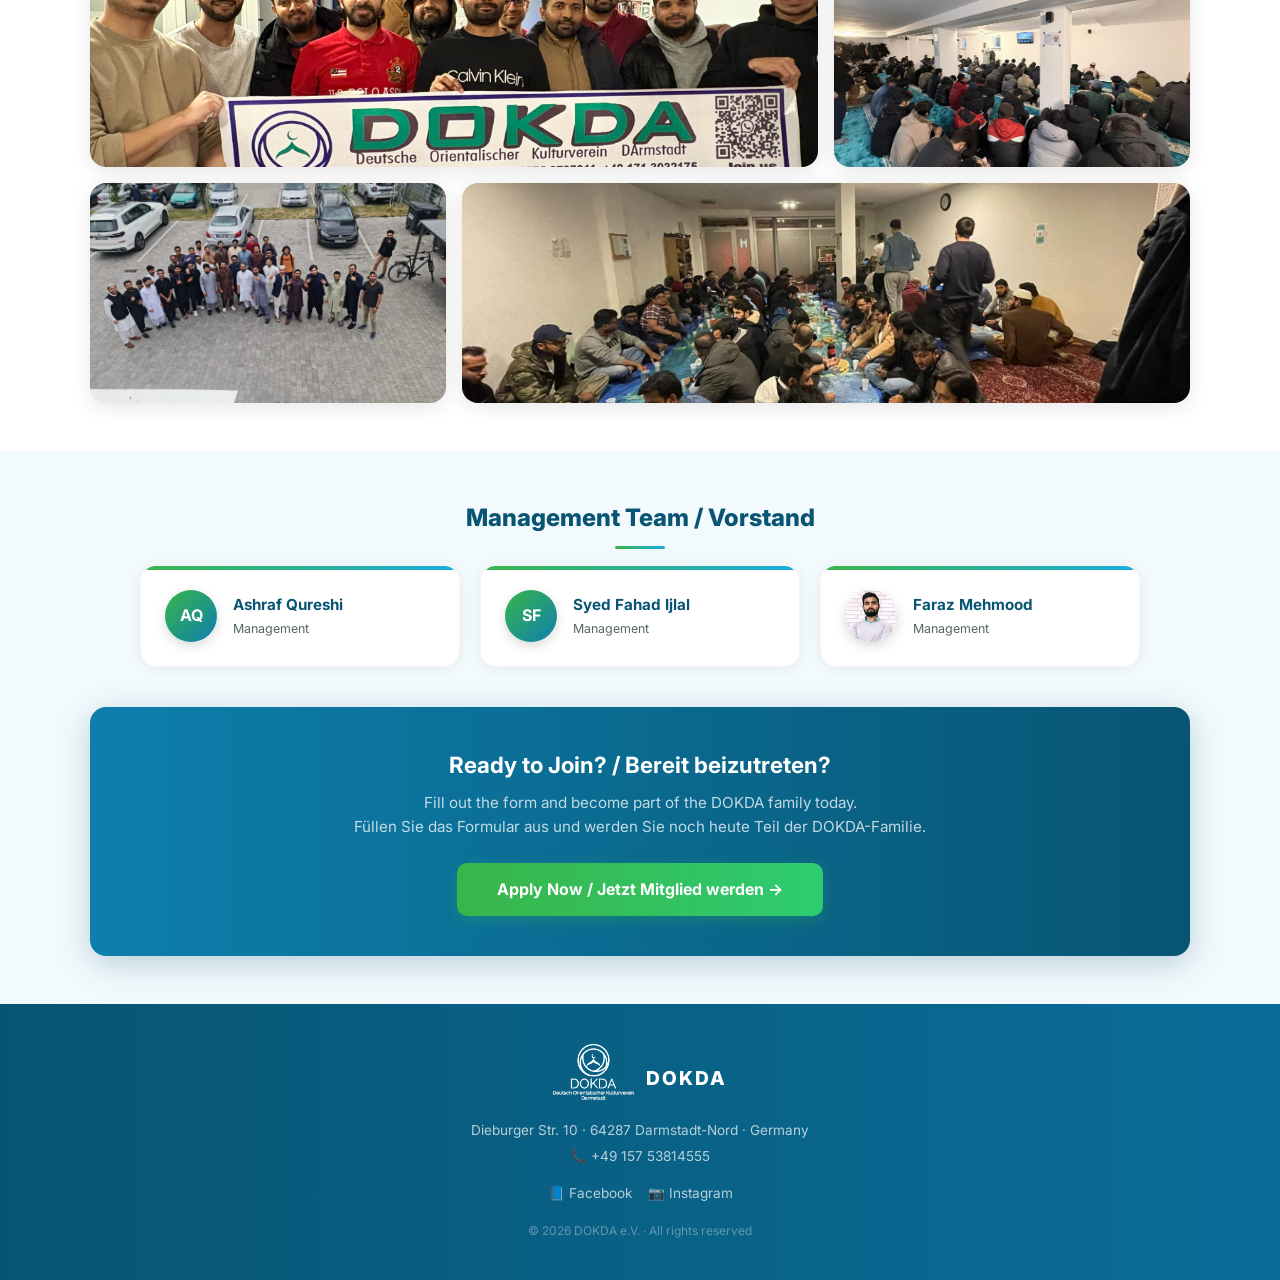
==== commit adecfad1: "Add rel=noopener noreferrer to all external links for security" ====
--- a/index.html
+++ b/index.html
@@ -67,7 +67,7 @@
           <div class="pt-loading">Loading prayer times&hellip;</div>
         </div>
       </div>
-      <p class="prayer-note">Times for Darmstadt, Germany &middot; via <a href="https://mawaqit.net/de/m/dokda-darmstadt-64287-germany-1" target="_blank" style="color:var(--blue-dark);font-weight:600;">Mawaqit</a></p>
+      <p class="prayer-note">Times for Darmstadt, Germany &middot; via <a href="https://mawaqit.net/de/m/dokda-darmstadt-64287-germany-1" target="_blank" rel="noopener noreferrer" style="color:var(--blue-dark);font-weight:600;">Mawaqit</a></p>
     </div>
   </section>
 
@@ -109,7 +109,7 @@
         <div class="card-icon">&#128205;</div>
         <h3>Find Us</h3>
         <p>Dieburger Str. 10<br>64287 Darmstadt-Nord, Germany</p>
-        <a href="https://maps.app.goo.gl/KEdS84KEJuu8p2cY8" target="_blank" class="card-link">Open in Maps &rarr;</a>
+        <a href="https://maps.app.goo.gl/KEdS84KEJuu8p2cY8" target="_blank" rel="noopener noreferrer" class="card-link">Open in Maps &rarr;</a>
       </div>
       <div class="card">
         <div class="card-icon">&#128154;</div>
@@ -174,7 +174,7 @@
         <h2>Ready to Join? / Bereit beizutreten?</h2>
         <p>Fill out the form and become part of the DOKDA family today.<br>
           F&uuml;llen Sie das Formular aus und werden Sie noch heute Teil der DOKDA-Familie.</p>
-        <a href="https://forms.gle/KEttbPnV1sTEhq9M9" target="_blank" class="btn-member">
+        <a href="https://forms.gle/KEttbPnV1sTEhq9M9" target="_blank" rel="noopener noreferrer" class="btn-member">
           Apply Now / Jetzt Mitglied werden &rarr;
         </a>
       </div>
@@ -190,8 +190,8 @@
       <p>Dieburger Str. 10 &middot; 64287 Darmstadt-Nord &middot; Germany</p>
       <p>&#128222; +49 157 53814555</p>
       <div class="footer-social">
-        <a href="https://www.facebook.com/DokdaDarmstadt" target="_blank">&#128216; Facebook</a>
-        <a href="https://www.instagram.com/dokda.1" target="_blank">&#128247; Instagram</a>
+        <a href="https://www.facebook.com/DokdaDarmstadt" target="_blank" rel="noopener noreferrer">&#128216; Facebook</a>
+        <a href="https://www.instagram.com/dokda.1" target="_blank" rel="noopener noreferrer">&#128247; Instagram</a>
       </div>
       <p class="footer-copy">&copy; <span id="year"></span> DOKDA e.V. &middot; All rights reserved</p>
     </div>
--- a/style.css
+++ b/style.css
@@ -23,7 +23,9 @@
 .navbar {
   display: flex; align-items: center; justify-content: space-between;
   padding: 0 2.5rem; height: 72px;
-  background: rgba(8,85,115,0.95);
+  background: linear-gradient(270deg, #042d3f, var(--blue-deeper), #0a6d99, var(--blue-deeper));
+  background-size: 300% 100%;
+  animation: gradientShift 8s ease infinite;
   backdrop-filter: blur(12px); -webkit-backdrop-filter: blur(12px);
   position: sticky; top: 0; z-index: 100;
   box-shadow: 0 2px 24px rgba(0,0,0,0.3);
@@ -81,7 +83,9 @@
 .hero-desc { color: rgba(255,255,255,0.85); max-width: 540px; margin: 0 auto 1.25rem; font-size: 1rem; }
 .hero-actions { display: flex; gap: 1rem; justify-content: center; flex-wrap: wrap; }
 .btn-primary {
-  background: linear-gradient(135deg, var(--green), #2ecc71); color: white; font-weight: 700;
+  background: linear-gradient(270deg, var(--green), #2ecc71, var(--green));
+  background-size: 200% 100%; animation: gradientShift 3s ease infinite;
+  color: white; font-weight: 700;
   padding: 0.75rem 2rem; border-radius: 10px; text-decoration: none; transition: all 0.3s;
   box-shadow: 0 4px 16px rgba(57,181,74,0.3);
 }
@@ -96,7 +100,12 @@
 /* ===== PRAYER SECTION ===== */
 .prayer-section { background: white; padding: 1.5rem 2rem; }
 .section-title { font-size: 1.5rem; font-weight: 800; color: var(--blue-deeper); margin-bottom: 1rem; text-align: center; }
-.section-title::after { content: ''; display: block; width: 50px; height: 3px; background: linear-gradient(90deg, var(--green), var(--blue)); margin: 0.5rem auto 0; border-radius: 2px; }
+.section-title::after {
+  content: ''; display: block; width: 50px; height: 3px;
+  background: linear-gradient(90deg, var(--green), var(--blue), var(--green));
+  background-size: 200% 100%; animation: gradientShift 3s ease infinite;
+  margin: 0.5rem auto 0; border-radius: 2px;
+}
 
 /* ===== CUSTOM PRAYER WIDGET ===== */
 .custom-prayer-widget {
@@ -129,7 +138,9 @@
 
 /* ===== COUNTERS ===== */
 .counters-section {
-  background: linear-gradient(135deg, var(--blue-deeper), #0a6d99);
+  background: linear-gradient(270deg, var(--blue-deeper), #0a6d99, #085573, var(--blue-dark));
+  background-size: 300% 100%;
+  animation: gradientShift 6s ease infinite;
   padding: 2.5rem 2rem; text-align: center;
 }
 .counters-grid {
@@ -155,7 +166,9 @@
 }
 .card::before {
   content: ''; position: absolute; top: 0; left: 0; right: 0; height: 4px;
-  background: linear-gradient(90deg, var(--blue), var(--green));
+  background: linear-gradient(90deg, var(--blue), var(--green), var(--blue));
+  background-size: 200% 100%;
+  animation: gradientShift 4s ease infinite;
 }
 .card:hover { transform: translateY(-6px); box-shadow: 0 12px 40px rgba(0,0,0,0.12); }
 .card-icon { font-size: 2rem; margin-bottom: 0.75rem; }
@@ -197,7 +210,9 @@
 }
 .mgmt-card::before {
   content: ''; position: absolute; top: 0; left: 0; right: 0; height: 4px;
-  background: linear-gradient(90deg, var(--blue), var(--green));
+  background: linear-gradient(90deg, var(--green), var(--blue), var(--green));
+  background-size: 200% 100%;
+  animation: gradientShift 4s ease infinite;
 }
 .mgmt-card:hover { transform: translateY(-4px); box-shadow: 0 12px 36px rgba(0,0,0,0.12); }
 .mgmt-avatar {
@@ -213,7 +228,9 @@
 
 /* ===== CTA BLOCK ===== */
 .mem-cta-block {
-  background: linear-gradient(135deg, var(--blue-deeper), #0a6d99);
+  background: linear-gradient(270deg, var(--blue-deeper), #0a6d99, #085573, var(--blue-dark));
+  background-size: 300% 100%;
+  animation: gradientShift 6s ease infinite;
   border-radius: var(--radius); padding: 2.5rem 2rem; text-align: center;
   color: white; margin-top: 2.5rem;
   box-shadow: 0 8px 32px rgba(8,85,115,0.25);
@@ -221,8 +238,9 @@
 .mem-cta-block h2 { font-size: 1.4rem; margin-bottom: 0.5rem; }
 .mem-cta-block p { color: rgba(255,255,255,0.75); margin-bottom: 1.5rem; font-size: 0.95rem; }
 .btn-member {
-  display: inline-block; background: linear-gradient(135deg, var(--green), #2ecc71); color: white;
-  font-weight: 700; font-size: 1rem; padding: 0.85rem 2.5rem;
+  display: inline-block; background: linear-gradient(270deg, var(--green), #2ecc71, var(--green));
+  background-size: 200% 100%; animation: gradientShift 3s ease infinite;
+  color: white; font-weight: 700; font-size: 1rem; padding: 0.85rem 2.5rem;
   border-radius: 10px; text-decoration: none; transition: all 0.3s;
   box-shadow: 0 4px 16px rgba(57,181,74,0.3);
 }
@@ -296,7 +314,9 @@
 
 /* ===== FOOTER ===== */
 .footer {
-  background: linear-gradient(135deg, #042d3f, var(--blue-deeper));
+  background: linear-gradient(270deg, #042d3f, var(--blue-deeper), #0a6d99, var(--blue-deeper));
+  background-size: 300% 100%;
+  animation: gradientShift 10s ease infinite;
   color: rgba(255,255,255,0.7); padding: 2.5rem 2rem; text-align: center;
 }
 .footer-logo { height: 56px; width: auto; margin-bottom: 0.75rem; filter: brightness(0) invert(1); }
@@ -309,6 +329,16 @@
 .footer-copy { margin-top: 1rem !important; font-size: 0.75rem !important; color: rgba(255,255,255,0.35) !important; }
 
 /* ===== ANIMATIONS ===== */
+@keyframes gradientShift {
+  0%   { background-position: 0% 50%; }
+  50%  { background-position: 100% 50%; }
+  100% { background-position: 0% 50%; }
+}
+@keyframes borderGlow {
+  0%   { border-image-source: linear-gradient(90deg, var(--blue), var(--green), var(--blue)); }
+  50%  { border-image-source: linear-gradient(90deg, var(--green), var(--blue), var(--green)); }
+  100% { border-image-source: linear-gradient(90deg, var(--blue), var(--green), var(--blue)); }
+}
 @keyframes fadeInUp {
   from { opacity: 0; transform: translateY(30px); }
   to   { opacity: 1; transform: translateY(0); }
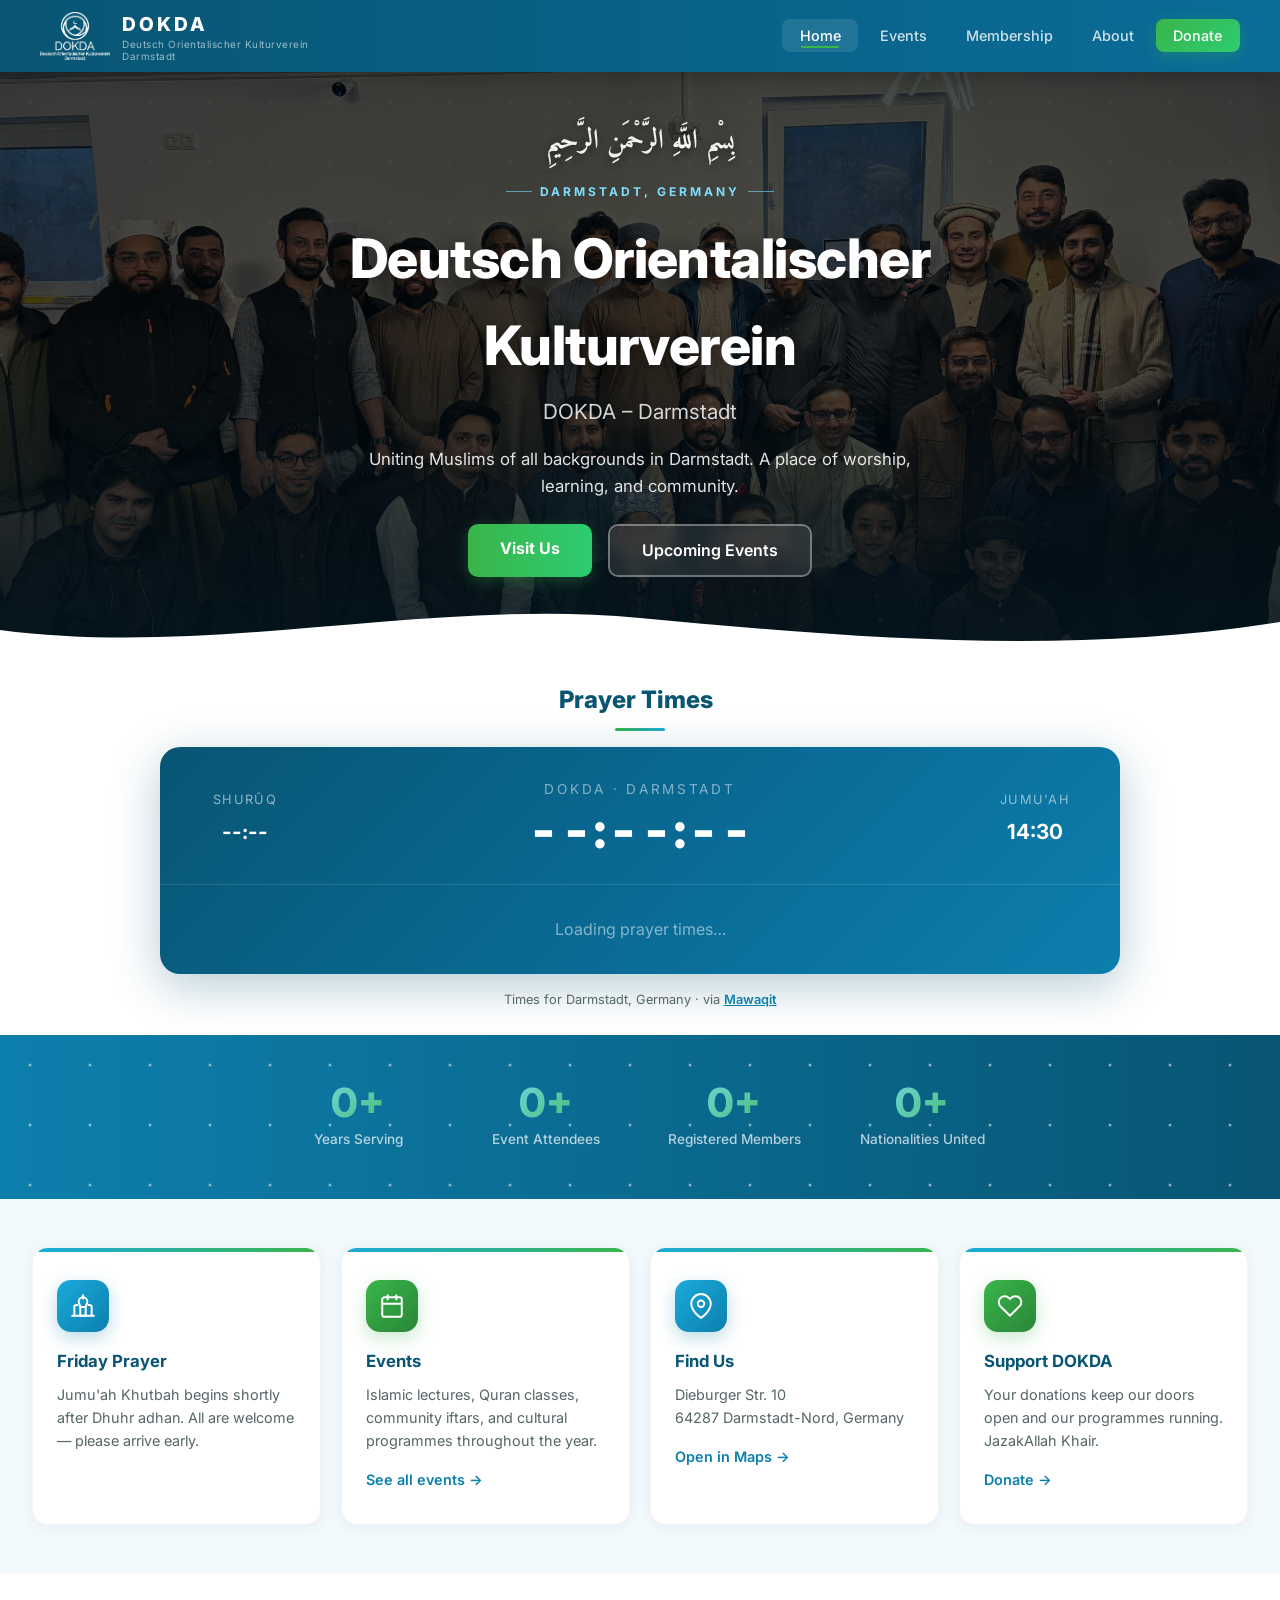
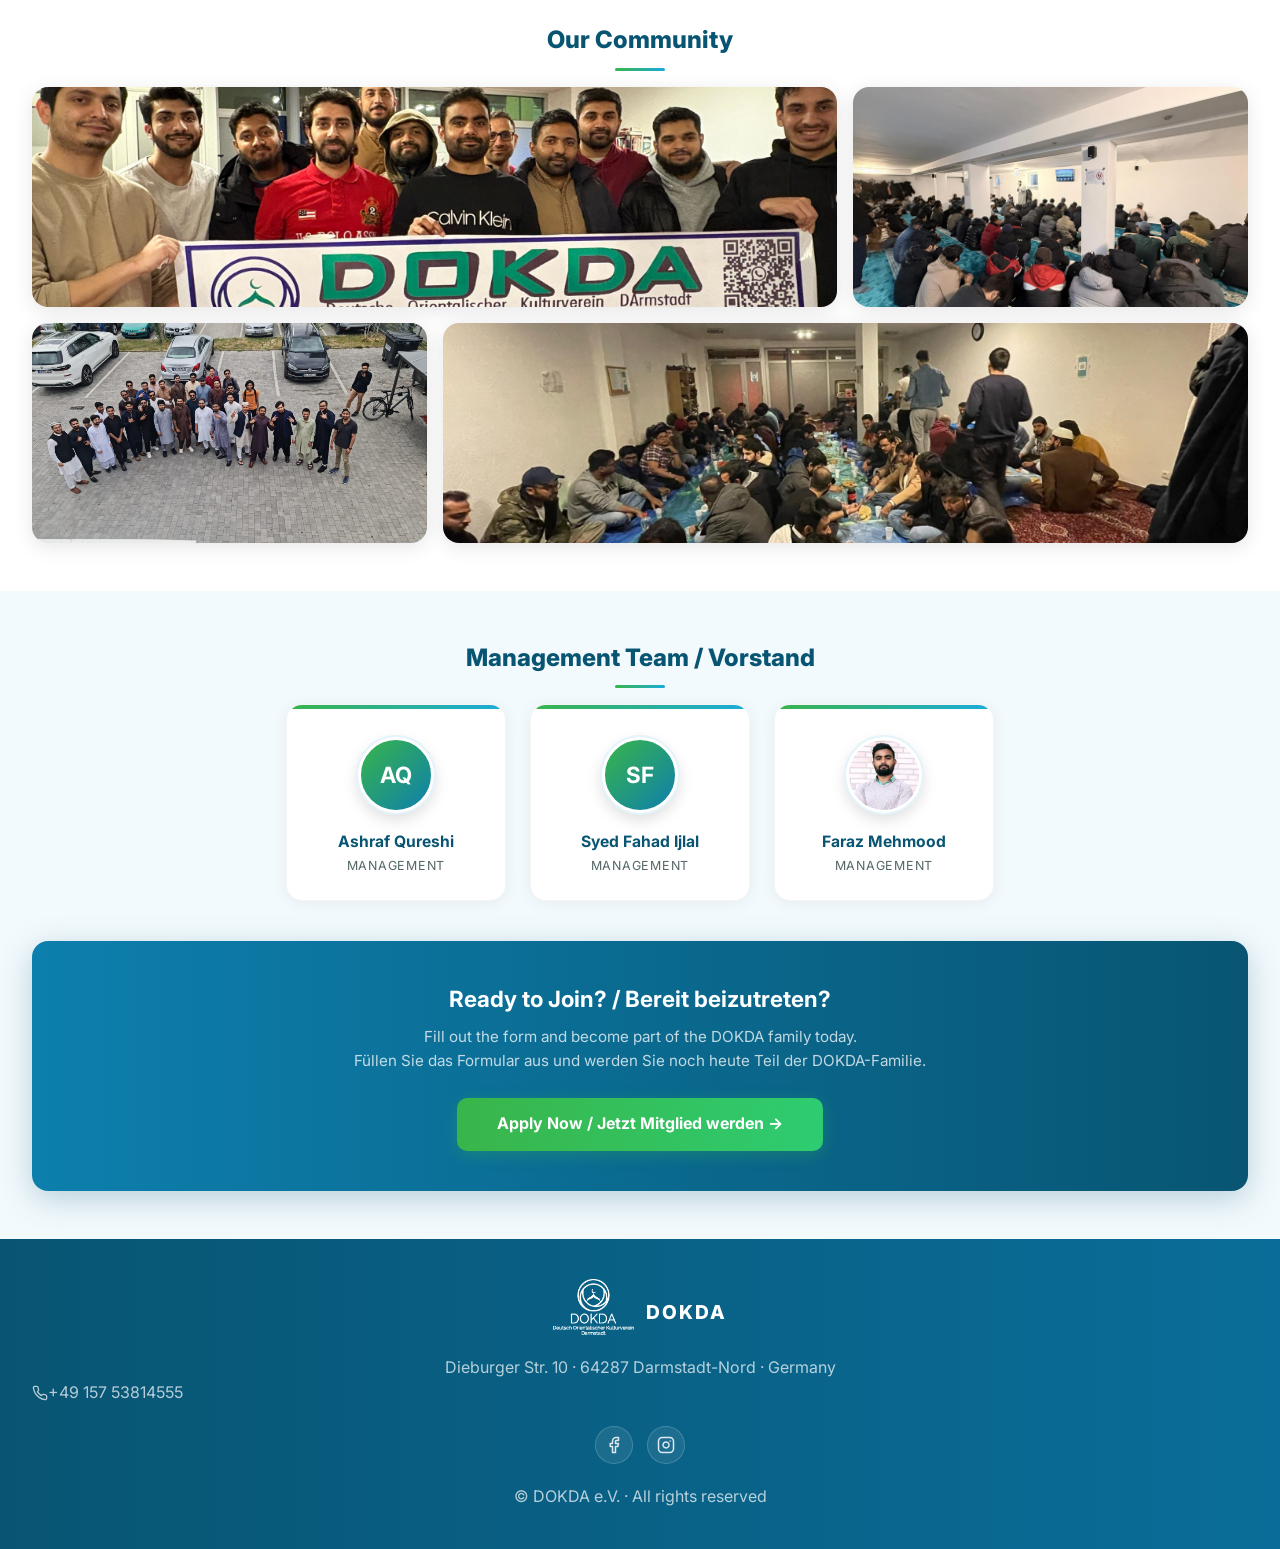
==== commit 2b7d3b62: "Visual refresh: SVG icon system, Arabic web font, consistent team cards, hero polish" ====
--- a/index.html
+++ b/index.html
@@ -5,7 +5,7 @@
   <meta name="viewport" content="width=device-width, initial-scale=1.0" />
   <title>DOKDA – Deutsch Orientalischer Kulturverein Darmstadt</title>
   <link rel="preconnect" href="https://fonts.googleapis.com">
-  <link href="https://fonts.googleapis.com/css2?family=Inter:wght@400;500;600;700;800&display=swap" rel="stylesheet">
+  <link href="https://fonts.googleapis.com/css2?family=Inter:wght@400;500;600;700;800&family=Amiri:wght@400;700&display=swap" rel="stylesheet">
   <link rel="stylesheet" href="style.css" />
 </head>
 <body>
@@ -32,7 +32,8 @@
     <div class="hero-bg"></div>
     <div class="hero-pattern"></div>
     <div class="hero-content">
-      <p class="hero-sub">&#1576;&#1616;&#1587;&#1618;&#1605;&#1616; &#1575;&#1604;&#1604;&#1617;&#1614;&#1607;&#1616; &#1575;&#1604;&#1585;&#1617;&#1614;&#1581;&#1618;&#1605;&#1614;&#1606;&#1616; &#1575;&#1604;&#1585;&#1617;&#1614;&#1581;&#1616;&#1610;&#1605;&#1616;</p>
+      <p class="hero-sub" dir="rtl">&#1576;&#1616;&#1587;&#1618;&#1605;&#1616; &#1575;&#1604;&#1604;&#1617;&#1614;&#1607;&#1616; &#1575;&#1604;&#1585;&#1617;&#1614;&#1581;&#1618;&#1605;&#1614;&#1606;&#1616; &#1575;&#1604;&#1585;&#1617;&#1614;&#1581;&#1616;&#1610;&#1605;&#1616;</p>
+      <span class="hero-kicker">Darmstadt, Germany</span>
       <h1>Deutsch Orientalischer Kulturverein</h1>
       <h2>DOKDA &ndash; Darmstadt</h2>
       <p class="hero-desc">Uniting Muslims of all backgrounds in Darmstadt. A place of worship, learning, and community.</p>
@@ -40,6 +41,11 @@
         <a href="about.html" class="btn-primary">Visit Us</a>
         <a href="events.html" class="btn-secondary">Upcoming Events</a>
       </div>
+    </div>
+    <div class="hero-divider">
+      <svg viewBox="0 0 1440 60" preserveAspectRatio="none" xmlns="http://www.w3.org/2000/svg">
+        <path d="M0,32 C240,60 480,0 720,20 C960,40 1200,58 1440,24 L1440,60 L0,60 Z" fill="#ffffff"/>
+      </svg>
     </div>
   </section>
 
@@ -95,24 +101,32 @@
   <section class="info-section">
     <div class="container cards-row reveal">
       <div class="card">
-        <div class="card-icon">&#128332;</div>
+        <div class="card-icon icon-badge">
+          <svg class="icon" viewBox="0 0 24 24"><path d="M12 2v3"/><path d="M8 8a4 4 0 0 1 8 0c0 2-1.5 3-1.5 5h-5C9.5 11 8 10 8 8Z"/><path d="M4 21V13a2 2 0 0 1 2-2h1"/><path d="M20 21V13a2 2 0 0 0-2-2h-1"/><path d="M9.5 13h5v8h-5z"/><path d="M2 21h20"/></svg>
+        </div>
         <h3>Friday Prayer</h3>
         <p>Jumu'ah Khutbah begins shortly after Dhuhr adhan. All are welcome &mdash; please arrive early.</p>
       </div>
       <div class="card">
-        <div class="card-icon">&#128197;</div>
+        <div class="card-icon icon-badge badge-green">
+          <svg class="icon" viewBox="0 0 24 24"><rect x="3" y="4" width="18" height="18" rx="2"/><line x1="16" y1="2" x2="16" y2="6"/><line x1="8" y1="2" x2="8" y2="6"/><line x1="3" y1="10" x2="21" y2="10"/></svg>
+        </div>
         <h3>Events</h3>
         <p>Islamic lectures, Quran classes, community iftars, and cultural programmes throughout the year.</p>
         <a href="events.html" class="card-link">See all events &rarr;</a>
       </div>
       <div class="card">
-        <div class="card-icon">&#128205;</div>
+        <div class="card-icon icon-badge">
+          <svg class="icon" viewBox="0 0 24 24"><path d="M21 10c0 7-9 13-9 13s-9-6-9-13a9 9 0 0 1 18 0z"/><circle cx="12" cy="10" r="3"/></svg>
+        </div>
         <h3>Find Us</h3>
         <p>Dieburger Str. 10<br>64287 Darmstadt-Nord, Germany</p>
         <a href="https://maps.app.goo.gl/KEdS84KEJuu8p2cY8" target="_blank" rel="noopener noreferrer" class="card-link">Open in Maps &rarr;</a>
       </div>
       <div class="card">
-        <div class="card-icon">&#128154;</div>
+        <div class="card-icon icon-badge badge-green">
+          <svg class="icon" viewBox="0 0 24 24"><path d="M20.8 4.6a5.5 5.5 0 0 0-7.8 0L12 5.6l-1-1a5.5 5.5 0 0 0-7.8 7.8l1 1L12 21l7.8-7.8 1-1a5.5 5.5 0 0 0 0-7.8z"/></svg>
+        </div>
         <h3>Support DOKDA</h3>
         <p>Your donations keep our doors open and our programmes running. JazakAllah Khair.</p>
         <a href="donate.html" class="card-link">Donate &rarr;</a>
@@ -188,10 +202,14 @@
         <span>DOKDA</span>
       </div>
       <p>Dieburger Str. 10 &middot; 64287 Darmstadt-Nord &middot; Germany</p>
-      <p>&#128222; +49 157 53814555</p>
+      <p class="footer-contact"><svg class="icon" viewBox="0 0 24 24"><path d="M22 16.92v3a2 2 0 0 1-2.18 2 19.79 19.79 0 0 1-8.63-3.07 19.5 19.5 0 0 1-6-6 19.79 19.79 0 0 1-3.07-8.67A2 2 0 0 1 4.11 2h3a2 2 0 0 1 2 1.72c.13.96.36 1.9.7 2.81a2 2 0 0 1-.45 2.11L8.09 9.91a16 16 0 0 0 6 6l1.27-1.27a2 2 0 0 1 2.11-.45c.91.34 1.85.57 2.81.7A2 2 0 0 1 22 16.92z"/></svg> +49 157 53814555</p>
       <div class="footer-social">
-        <a href="https://www.facebook.com/DokdaDarmstadt" target="_blank" rel="noopener noreferrer">&#128216; Facebook</a>
-        <a href="https://www.instagram.com/dokda.1" target="_blank" rel="noopener noreferrer">&#128247; Instagram</a>
+        <a href="https://www.facebook.com/DokdaDarmstadt" target="_blank" rel="noopener noreferrer" class="social-icon" aria-label="Facebook">
+          <svg class="icon" viewBox="0 0 24 24"><path d="M18 2h-3a5 5 0 0 0-5 5v3H7v4h3v8h4v-8h3l1-4h-4V7a1 1 0 0 1 1-1h3z"/></svg>
+        </a>
+        <a href="https://www.instagram.com/dokda.1" target="_blank" rel="noopener noreferrer" class="social-icon" aria-label="Instagram">
+          <svg class="icon" viewBox="0 0 24 24"><rect x="2" y="2" width="20" height="20" rx="5"/><path d="M16 11.37A4 4 0 1 1 12.63 8 4 4 0 0 1 16 11.37z"/><line x1="17.5" y1="6.5" x2="17.51" y2="6.5"/></svg>
+        </a>
       </div>
       <p class="footer-copy">&copy; <span id="year"></span> DOKDA e.V. &middot; All rights reserved</p>
     </div>
@@ -234,50 +252,4 @@
           `${sh%12||12}:${String(sm).padStart(2,'0')} ${sh>=12?'PM':'AM'}`;
         let nextPrayer = null, nextMins = Infinity;
         PRAYERS.forEach(p => {
-          const [h,m] = timings[p].split(':').map(Number);
-          const mins = h*60+m;
-          if (mins > nowMins && mins < nextMins) { nextMins = mins; nextPrayer = p; }
-        });
-        document.getElementById('prayer-times-row').innerHTML = PRAYERS.map(p => {
-          const [h,m] = timings[p].split(':').map(Number);
-          const fmt = `${h%12||12}:${String(m).padStart(2,'0')} ${h>=12?'PM':'AM'}`;
-          return `<div class="pt-card${p===nextPrayer?' active':''}">
-            <div class="pt-name">${p}</div>
-            <div class="pt-time">${fmt}</div>
-            <div class="pt-iqama">${IQAMA[p]}</div>
-          </div>`;
-        }).join('');
-      } catch(e) {
-        document.getElementById('prayer-times-row').innerHTML = '<div class="pt-loading">Could not load prayer times.</div>';
-      }
-    }
-    loadPrayers();
-
-    // Scroll reveal
-    const observer = new IntersectionObserver((entries) => {
-      entries.forEach(e => { if (e.isIntersecting) e.target.classList.add('visible'); });
-    }, { threshold: 0.12 });
-    document.querySelectorAll('.reveal').forEach(el => observer.observe(el));
-
-    // Animated counters
-    const counterObserver = new IntersectionObserver((entries) => {
-      entries.forEach(entry => {
-        if (!entry.isIntersecting) return;
-        entry.target.querySelectorAll('.counter-num').forEach(el => {
-          const target = parseInt(el.dataset.target);
-          const suffix = el.textContent.includes('+') ? '+' : '';
-          let current = 0;
-          const step = Math.max(1, Math.floor(target / 40));
-          const timer = setInterval(() => {
-            current += step;
-            if (current >= target) { current = target; clearInterval(timer); }
-            el.textContent = current + suffix;
-          }, 30);
-        });
-        counterObserver.unobserve(entry.target);
-      });
-    }, { threshold: 0.5 });
-    document.querySelectorAll('.counters-section').forEach(el => counterObserver.observe(el));
-  </script>
-</body>
-</html>
+          const [h,m] = timings[p].split(':').map(
--- a/style.css
+++ b/style.css
@@ -15,6 +15,7 @@
   --shadow:      0 4px 24px rgba(0,0,0,0.09);
   --glass:       rgba(255,255,255,0.12);
   --glass-border: rgba(255,255,255,0.2);
+  --font-arabic: 'Amiri', 'Scheherazade New', 'Times New Roman', serif;
 }
 html { scroll-behavior: smooth; }
 body { font-family: 'Inter', 'Segoe UI', system-ui, sans-serif; background: var(--bg); color: var(--text); line-height: 1.6; }
@@ -58,8 +59,8 @@
 /* ===== HERO ===== */
 .hero {
   position: relative; overflow: hidden;
-  min-height: 400px; display: flex; align-items: center; justify-content: center; text-align: center;
-  padding: 3rem 2rem;
+  min-height: 460px; display: flex; align-items: center; justify-content: center; text-align: center;
+  padding: 3rem 2rem 5rem;
 }
 .hero-bg {
   position: absolute; inset: 0;
@@ -69,18 +70,29 @@
   transform: scale(1.05);
   transition: transform 8s ease-out;
 }
+.hero::after {
+  content: ''; position: absolute; inset: 0;
+  background: linear-gradient(180deg, rgba(4,25,36,0.25) 0%, rgba(4,25,36,0.15) 45%, rgba(4,25,36,0.75) 100%);
+  z-index: 1;
+}
 .hero:hover .hero-bg { transform: scale(1.1); }
 .hero-pattern {
   position: absolute; inset: 0; opacity: 0.06;
   background-image: url("data:image/svg+xml,%3Csvg width='60' height='60' viewBox='0 0 60 60' xmlns='http://www.w3.org/2000/svg'%3E%3Cg fill='%23ffffff'%3E%3Ccircle cx='30' cy='30' r='1.5'/%3E%3C/g%3E%3C/svg%3E");
   z-index: 1;
 }
+.hero-divider {
+  position: absolute; left: 0; right: 0; bottom: -1px; z-index: 3; line-height: 0;
+}
+.hero-divider svg { display: block; width: 100%; height: 60px; }
 .hero-logo { width: 80px; height: auto; margin-bottom: 0.75rem; filter: drop-shadow(0 4px 12px rgba(0,0,0,0.4)); }
-.hero-content { position: relative; z-index: 2; max-width: 740px; }
-.hero-sub { font-size: 1.6rem; color: rgba(255,255,255,0.9); margin-bottom: 0.5rem; font-family: 'Times New Roman', serif; text-shadow: 0 2px 8px rgba(0,0,0,0.4); }
-.hero h1 { font-size: clamp(1.5rem, 3.5vw, 2.4rem); color: white; font-weight: 800; text-shadow: 0 2px 16px rgba(0,0,0,0.4); }
-.hero h2 { font-size: clamp(0.95rem, 2vw, 1.2rem); color: rgba(255,255,255,0.8); margin: 0.3rem 0 1rem; font-weight: 400; }
-.hero-desc { color: rgba(255,255,255,0.85); max-width: 540px; margin: 0 auto 1.25rem; font-size: 1rem; }
+.hero-content { position: relative; z-index: 2; max-width: 760px; }
+.hero-sub { font-family: var(--font-arabic); font-size: 1.7rem; font-weight: 700; color: rgba(255,255,255,0.92); margin-bottom: 0.65rem; text-shadow: 0 2px 10px rgba(0,0,0,0.45); }
+.hero-kicker { display: inline-flex; align-items: center; gap: 0.5rem; color: #7FDDFF; font-size: 0.75rem; font-weight: 700; letter-spacing: 0.25em; text-transform: uppercase; margin-bottom: 0.85rem; }
+.hero-kicker::before, .hero-kicker::after { content: ''; width: 26px; height: 1px; background: currentColor; opacity: 0.6; }
+.hero h1 { font-size: clamp(2.1rem, 5.2vw, 3.4rem); color: white; font-weight: 800; letter-spacing: -0.01em; text-shadow: 0 2px 20px rgba(0,0,0,0.45); }
+.hero h2 { font-size: clamp(1rem, 2.1vw, 1.3rem); color: rgba(255,255,255,0.82); margin: 0.4rem 0 1.1rem; font-weight: 400; }
+.hero-desc { color: rgba(255,255,255,0.88); max-width: 560px; margin: 0 auto 1.5rem; font-size: 1.05rem; }
 .hero-actions { display: flex; gap: 1rem; justify-content: center; flex-wrap: wrap; }
 .btn-primary {
   background: linear-gradient(270deg, var(--green), #2ecc71, var(--green));
@@ -96,6 +108,44 @@
   backdrop-filter: blur(8px);
 }
 .btn-secondary:hover { background: rgba(255,255,255,0.2); border-color: rgba(255,255,255,0.6); transform: translateY(-2px); }
+
+/* ===== ICON SYSTEM ===== */
+.icon {
+  width: 1em; height: 1em; display: inline-block; vertical-align: -0.15em;
+  fill: none; stroke: currentColor; stroke-width: 2;
+  stroke-linecap: round; stroke-linejoin: round;
+}
+.icon-badge {
+  width: 52px; height: 52px; border-radius: 14px; flex-shrink: 0;
+  display: flex; align-items: center; justify-content: center;
+  background: linear-gradient(135deg, var(--blue), var(--blue-dark));
+  color: white; box-shadow: 0 6px 18px rgba(13,127,173,0.28);
+}
+.icon-badge .icon { width: 26px; height: 26px; stroke-width: 1.8; }
+.icon-badge.badge-green { background: linear-gradient(135deg, var(--green), var(--green-dark)); box-shadow: 0 6px 18px rgba(57,181,74,0.28); }
+.icon-badge.badge-sm { width: 40px; height: 40px; border-radius: 11px; }
+.icon-badge.badge-sm .icon { width: 20px; height: 20px; }
+.icon-badge.badge-circle { border-radius: 50%; }
+.icon-inline {
+  width: 1.5rem; height: 1.5rem; flex-shrink: 0; margin-top: 1px;
+  color: var(--blue-dark);
+}
+.icon-chip {
+  display: inline-flex; align-items: center; justify-content: center;
+  width: 26px; height: 26px; border-radius: 50%; flex-shrink: 0;
+  background: var(--bg2); color: var(--blue-dark);
+}
+.icon-chip .icon { width: 14px; height: 14px; stroke-width: 2.2; }
+.social-icon {
+  display: inline-flex; align-items: center; justify-content: center;
+  width: 38px; height: 38px; border-radius: 50%;
+  background: rgba(255,255,255,0.08); border: 1px solid rgba(255,255,255,0.18);
+  color: rgba(255,255,255,0.85); transition: all 0.3s;
+}
+.social-icon:hover { background: var(--green); border-color: var(--green); color: white; transform: translateY(-2px); }
+.social-icon .icon { width: 18px; height: 18px; }
+.icon-list { list-style: none; display: flex; flex-direction: column; gap: 0.65rem; color: var(--text-muted); }
+.icon-list li { display: flex; align-items: center; gap: 0.65rem; }
 
 /* ===== PRAYER SECTION ===== */
 .prayer-section { background: white; padding: 1.5rem 2rem; }
@@ -138,12 +188,18 @@
 
 /* ===== COUNTERS ===== */
 .counters-section {
+  position: relative; overflow: hidden;
   background: linear-gradient(270deg, var(--blue-deeper), #0a6d99, #085573, var(--blue-dark));
   background-size: 300% 100%;
   animation: gradientShift 6s ease infinite;
-  padding: 2.5rem 2rem; text-align: center;
+  padding: 3rem 2rem; text-align: center;
+}
+.counters-section::before {
+  content: ''; position: absolute; inset: 0; opacity: 0.5; pointer-events: none;
+  background-image: url("data:image/svg+xml,%3Csvg width='60' height='60' viewBox='0 0 60 60' xmlns='http://www.w3.org/2000/svg'%3E%3Cg fill='%23ffffff'%3E%3Ccircle cx='30' cy='30' r='1.5'/%3E%3C/g%3E%3C/svg%3E");
 }
 .counters-grid {
+  position: relative;
   display: flex; justify-content: center; gap: 3rem; flex-wrap: wrap;
   max-width: 800px; margin: 0 auto;
 }
@@ -171,7 +227,7 @@
   animation: gradientShift 4s ease infinite;
 }
 .card:hover { transform: translateY(-6px); box-shadow: 0 12px 40px rgba(0,0,0,0.12); }
-.card-icon { font-size: 2rem; margin-bottom: 0.75rem; }
+.card-icon { margin-bottom: 1rem; }
 .card h3 { font-size: 1.05rem; font-weight: 700; color: var(--blue-deeper); margin-bottom: 0.5rem; }
 .card p { color: var(--text-muted); font-size: 0.9rem; }
 .card-link { display: inline-block; margin-top: 1rem; color: var(--blue-dark); font-weight: 600; text-decoration: none; font-size: 0.9rem; transition: color 0.3s; }
@@ -201,11 +257,11 @@
 .gallery-item.span-2 img { height: 220px; }
 
 /* ===== MANAGEMENT TEAM ===== */
-.mgmt-grid { display: flex; flex-wrap: wrap; gap: 1.25rem; justify-content: center; }
+.mgmt-grid { display: flex; flex-wrap: wrap; gap: 1.5rem; justify-content: center; }
 .mgmt-card {
-  background: white; border-radius: var(--radius); padding: 1.5rem;
-  box-shadow: 0 2px 16px rgba(0,0,0,0.06); display: flex; align-items: center; gap: 1rem;
-  flex: 1 1 240px; max-width: 320px; transition: all 0.4s;
+  background: white; border-radius: var(--radius); padding: 2rem 1.5rem 1.5rem;
+  box-shadow: 0 2px 16px rgba(0,0,0,0.06); display: flex; flex-direction: column; align-items: center; text-align: center; gap: 0.15rem;
+  flex: 1 1 200px; max-width: 220px; transition: all 0.4s;
   border: 1px solid rgba(0,0,0,0.04); position: relative; overflow: hidden;
 }
 .mgmt-card::before {
@@ -214,17 +270,18 @@
   background-size: 200% 100%;
   animation: gradientShift 4s ease infinite;
 }
-.mgmt-card:hover { transform: translateY(-4px); box-shadow: 0 12px 36px rgba(0,0,0,0.12); }
+.mgmt-card:hover { transform: translateY(-6px); box-shadow: 0 14px 38px rgba(0,0,0,0.12); }
 .mgmt-avatar {
-  width: 52px; height: 52px; border-radius: 50%;
+  width: 76px; height: 76px; border-radius: 50%;
   background: linear-gradient(135deg, var(--green), var(--blue-dark));
   display: flex; align-items: center; justify-content: center;
-  color: white; font-weight: 700; font-size: 1rem; flex-shrink: 0;
-  box-shadow: 0 4px 12px rgba(0,0,0,0.15);
+  color: white; font-weight: 700; font-size: 1.4rem; flex-shrink: 0;
+  box-shadow: 0 6px 16px rgba(0,0,0,0.15);
+  margin-bottom: 0.85rem; border: 3px solid white; outline: 2px solid var(--bg2);
 }
 .mgmt-photo { object-fit: cover; }
-.mgmt-name { font-weight: 700; color: var(--blue-deeper); font-size: 0.95rem; }
-.mgmt-role { font-size: 0.78rem; color: var(--text-muted); margin-top: 2px; }
+.mgmt-name { font-weight: 700; color: var(--blue-deeper); font-size: 0.98rem; }
+.mgmt-role { font-size: 0.78rem; color: var(--text-muted); margin-top: 2px; text-transform: uppercase; letter-spacing: 0.06em; }
 
 /* ===== CTA BLOCK ===== */
 .mem-cta-block {
@@ -247,7 +304,7 @@
 .btn-member:hover { transform: translateY(-2px); box-shadow: 0 8px 28px rgba(57,181,74,0.45); }
 
 /* ===== PAGE HERO (inner pages) ===== */
-.page-hero { background: linear-gradient(135deg, var(--blue-deeper), var(--blue-dark)); padding: 3rem 2rem; text-align: center; color: white; }
+.page-hero { position: relative; overflow: hidden; background: linear-gradient(135deg, var(--blue-deeper), var(--blue-dark)); padding: 3.5rem 2rem 4.5rem; text-align: center; color: white; }
 .page-hero h1 { font-size: clamp(1.6rem, 4vw, 2.4rem); font-weight: 800; animation: fadeInUp 0.7s ease-out; }
 .page-hero p { color: rgba(255,255,255,0.75); margin-top: 0.5rem; animation: fadeInUp 0.9s ease-out; }
 
@@ -264,8 +321,9 @@
   background: linear-gradient(180deg, var(--blue), var(--green));
 }
 .event-item:hover { transform: translateY(-2px); box-shadow: 0 8px 32px rgba(0,0,0,0.1); }
-.event-date { background: linear-gradient(135deg, var(--blue-deeper), var(--blue-dark)); color: white; border-radius: 12px; padding: 0.5rem 0.75rem; text-align: center; min-width: 56px; flex-shrink: 0; }
+.event-date { background: linear-gradient(135deg, var(--blue-deeper), var(--blue-dark)); color: white; border-radius: 12px; padding: 0.75rem; text-align: center; min-width: 56px; flex-shrink: 0; display: flex; align-items: center; justify-content: center; }
 .event-day   { font-size: 1.5rem; font-weight: 700; line-height: 1; }
+.event-day .icon { width: 26px; height: 26px; stroke-width: 1.8; }
 .event-month { font-size: 0.7rem; text-transform: uppercase; letter-spacing: 1px; }
 .event-body h3 { font-weight: 700; color: var(--blue-deeper); margin-bottom: 0.25rem; }
 .event-body p  { color: var(--text-muted); font-size: 0.9rem; }
@@ -284,11 +342,11 @@
 .about-text h2 { color: var(--blue-deeper); font-size: 1.4rem; margin-bottom: 1rem; }
 .about-text p { color: var(--text-muted); margin-bottom: 1rem; }
 .facilities-list { display: flex; flex-wrap: wrap; gap: 0.5rem; margin-top: 1rem; }
-.facility-badge { background: var(--bg2); color: var(--blue-dark); font-size: 0.85rem; font-weight: 600; padding: 4px 12px; border-radius: 20px; border: 1px solid #b8dff0; }
+.facility-badge { display: inline-flex; align-items: center; gap: 0.4rem; background: var(--bg2); color: var(--blue-dark); font-size: 0.85rem; font-weight: 600; padding: 5px 14px 5px 10px; border-radius: 20px; border: 1px solid #b8dff0; }
+.facility-badge .icon { width: 16px; height: 16px; }
 .contact-card { background: white; border-radius: var(--radius); padding: 2rem; box-shadow: var(--shadow); border-top: 4px solid var(--blue); }
 .contact-card h2 { color: var(--blue-deeper); font-size: 1.3rem; margin-bottom: 1.25rem; }
-.contact-row { display: flex; align-items: flex-start; gap: 1rem; margin-bottom: 1.25rem; }
-.contact-icon { font-size: 1.3rem; flex-shrink: 0; margin-top: 2px; }
+.contact-row { display: flex; align-items: center; gap: 1rem; margin-bottom: 1.25rem; }
 .contact-row strong { display: block; font-size: 0.75rem; text-transform: uppercase; letter-spacing: 1px; color: var(--text-muted); margin-bottom: 2px; }
 .contact-row a { color: var(--blue-dark); text-decoration: none; }
 .contact-row a:hover { text-decoration: underline; color: var(--green); }
@@ -322,85 +380,5 @@
 .footer-logo { height: 56px; width: auto; margin-bottom: 0.75rem; filter: brightness(0) invert(1); }
 .footer-brand { display: flex; align-items: center; justify-content: center; gap: 0.75rem; margin-bottom: 0.5rem; }
 .footer-brand span { font-size: 1.2rem; font-weight: 800; color: white; letter-spacing: 2px; }
-.footer-social { display: flex; justify-content: center; gap: 1rem; margin: 1rem 0; }
-.footer-social a { color: rgba(255,255,255,0.7); text-decoration: none; font-size: 0.85rem; transition: all 0.3s; }
-.footer-social a:hover { color: var(--green); }
-.footer p { font-size: 0.85rem; margin-top: 0.25rem; }
-.footer-copy { margin-top: 1rem !important; font-size: 0.75rem !important; color: rgba(255,255,255,0.35) !important; }
-
-/* ===== ANIMATIONS ===== */
-@keyframes gradientShift {
-  0%   { background-position: 0% 50%; }
-  50%  { background-position: 100% 50%; }
-  100% { background-position: 0% 50%; }
-}
-@keyframes borderGlow {
-  0%   { border-image-source: linear-gradient(90deg, var(--blue), var(--green), var(--blue)); }
-  50%  { border-image-source: linear-gradient(90deg, var(--green), var(--blue), var(--green)); }
-  100% { border-image-source: linear-gradient(90deg, var(--blue), var(--green), var(--blue)); }
-}
-@keyframes fadeInUp {
-  from { opacity: 0; transform: translateY(30px); }
-  to   { opacity: 1; transform: translateY(0); }
-}
-@keyframes fadeIn {
-  from { opacity: 0; }
-  to   { opacity: 1; }
-}
-@keyframes pulseGlow {
-  0%, 100% { box-shadow: 0 0 0 0 rgba(57,181,74,0.4); }
-  50%      { box-shadow: 0 0 20px 6px rgba(57,181,74,0.2); }
-}
-@keyframes countUp {
-  from { opacity: 0; transform: translateY(20px); }
-  to   { opacity: 1; transform: translateY(0); }
-}
-
-.hero-logo   { animation: fadeIn 0.8s ease-out; }
-.hero-sub    { animation: fadeIn 1s ease-out; }
-.hero h1     { animation: fadeInUp 0.7s ease-out; }
-.hero h2     { animation: fadeInUp 0.9s ease-out; }
-.hero-desc   { animation: fadeInUp 1.1s ease-out; }
-.hero-actions { animation: fadeInUp 1.3s ease-out; }
-
-.reveal {
-  opacity: 0; transform: translateY(30px);
-  transition: opacity 0.7s ease-out, transform 0.7s ease-out;
-}
-.reveal.visible { opacity: 1; transform: translateY(0); }
-
-.reveal .card, .reveal .mgmt-card, .reveal .gallery-item {
-  opacity: 0; transform: translateY(20px);
-  transition: opacity 0.5s ease-out, transform 0.5s ease-out;
-}
-.reveal.visible .card, .reveal.visible .mgmt-card, .reveal.visible .gallery-item {
-  opacity: 1; transform: translateY(0);
-}
-.reveal.visible .card:nth-child(1), .reveal.visible .mgmt-card:nth-child(1), .reveal.visible .gallery-item:nth-child(1) { transition-delay: 0s; }
-.reveal.visible .card:nth-child(2), .reveal.visible .mgmt-card:nth-child(2), .reveal.visible .gallery-item:nth-child(2) { transition-delay: 0.1s; }
-.reveal.visible .card:nth-child(3), .reveal.visible .mgmt-card:nth-child(3), .reveal.visible .gallery-item:nth-child(3) { transition-delay: 0.15s; }
-.reveal.visible .card:nth-child(4), .reveal.visible .gallery-item:nth-child(4) { transition-delay: 0.2s; }
-.reveal.visible .gallery-item:nth-child(5) { transition-delay: 0.25s; }
-
-.pt-card.active { animation: pulseGlow 3s ease-in-out infinite; }
-
-a, button { transition: all 0.3s ease; }
-
-/* ===== UTILITIES ===== */
-.container { max-width: 1100px; margin: 0 auto; }
-
-/* ===== RESPONSIVE ===== */
-@media (max-width: 768px) {
-  .nav-toggle { display: block; }
-  .nav-links { display: none; flex-direction: column; position: absolute; top: 72px; left: 0; right: 0; background: rgba(8,85,115,0.98); padding: 1rem 2rem; backdrop-filter: blur(12px); }
-  .nav-links.open { display: flex; }
-  .about-grid, .donate-grid { grid-template-columns: 1fr; }
-  .hero { min-height: 320px; }
-  .gallery-grid { grid-template-columns: 1fr 1fr; }
-  .gallery-item.span-2 { grid-column: span 1; }
-  .counters-grid { gap: 1.5rem; }
-  .counter-num { font-size: 2rem; }
-}
-@media (max-width: 480px) {
-  .gallery-grid { grid-template-columns: 1fr; }
-}
+.footer-social { display: flex; justify-content: center; gap: 0.85rem; margin: 1.25rem 0; }
+.footer-contact { display: flex; align-items: center; justify-content: ce
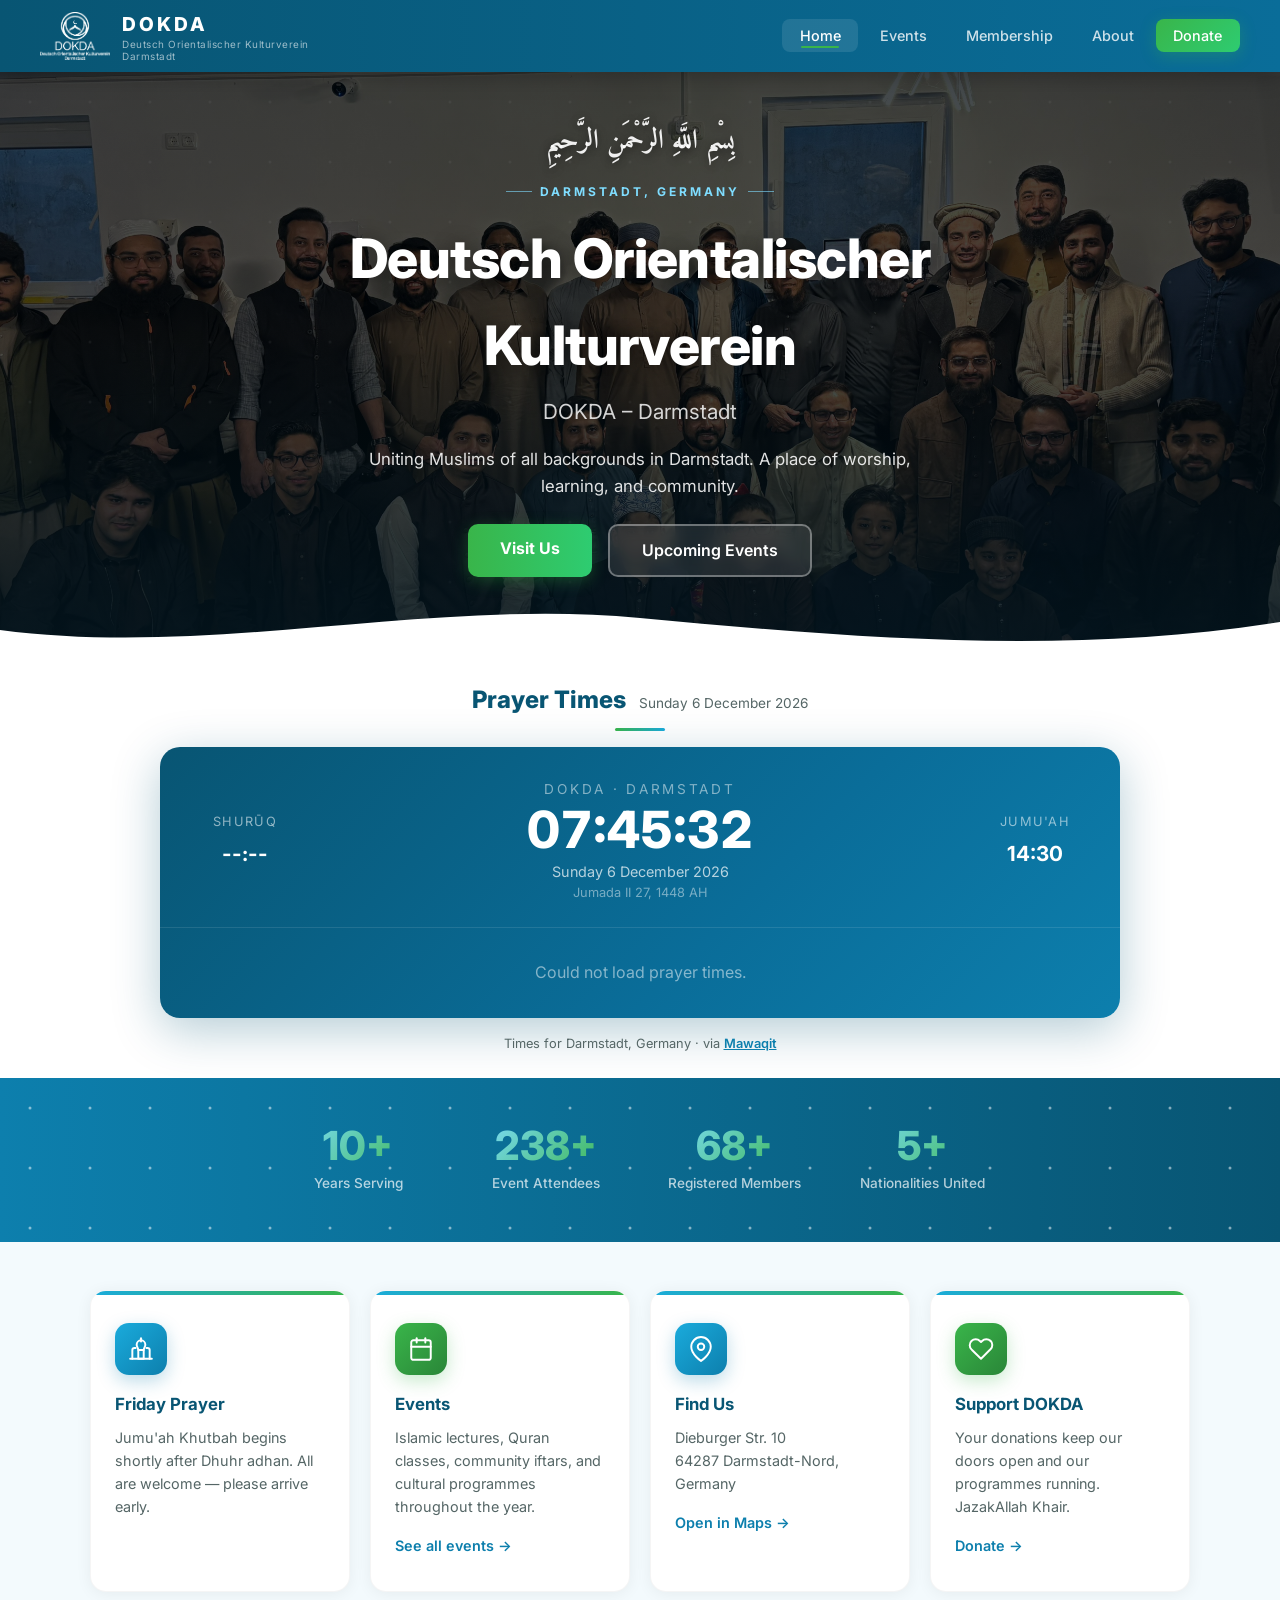
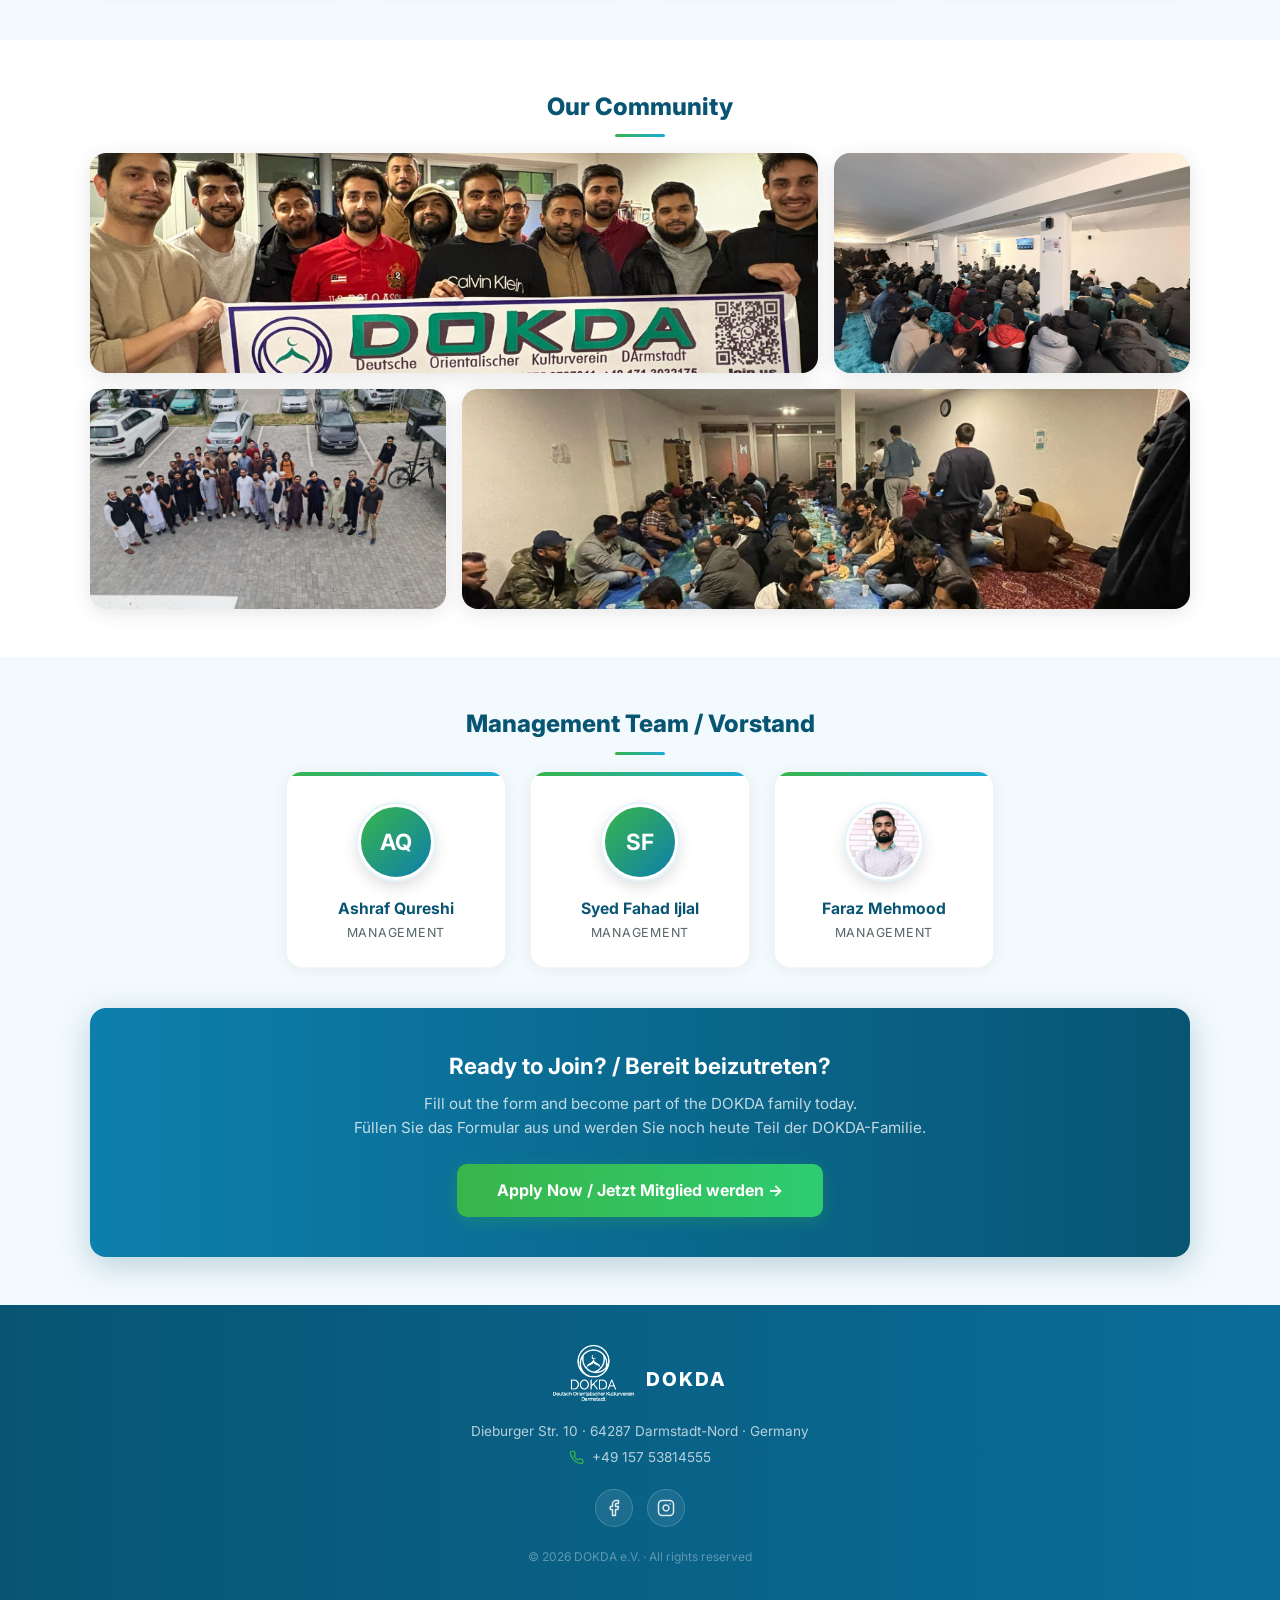
==== commit 00a99f99: "Visual refresh: redesign, animations, security fixes, diversity update" ====
--- a/index.html
+++ b/index.html
@@ -252,4 +252,50 @@
           `${sh%12||12}:${String(sm).padStart(2,'0')} ${sh>=12?'PM':'AM'}`;
         let nextPrayer = null, nextMins = Infinity;
         PRAYERS.forEach(p => {
-          const [h,m] = timings[p].split(':').map(+          const [h,m] = timings[p].split(':').map(Number);
+          const mins = h*60+m;
+          if (mins > nowMins && mins < nextMins) { nextMins = mins; nextPrayer = p; }
+        });
+        document.getElementById('prayer-times-row').innerHTML = PRAYERS.map(p => {
+          const [h,m] = timings[p].split(':').map(Number);
+          const fmt = `${h%12||12}:${String(m).padStart(2,'0')} ${h>=12?'PM':'AM'}`;
+          return `<div class="pt-card${p===nextPrayer?' active':''}">
+            <div class="pt-name">${p}</div>
+            <div class="pt-time">${fmt}</div>
+            <div class="pt-iqama">${IQAMA[p]}</div>
+          </div>`;
+        }).join('');
+      } catch(e) {
+        document.getElementById('prayer-times-row').innerHTML = '<div class="pt-loading">Could not load prayer times.</div>';
+      }
+    }
+    loadPrayers();
+
+    // Scroll reveal
+    const observer = new IntersectionObserver((entries) => {
+      entries.forEach(e => { if (e.isIntersecting) e.target.classList.add('visible'); });
+    }, { threshold: 0.12 });
+    document.querySelectorAll('.reveal').forEach(el => observer.observe(el));
+
+    // Animated counters
+    const counterObserver = new IntersectionObserver((entries) => {
+      entries.forEach(entry => {
+        if (!entry.isIntersecting) return;
+        entry.target.querySelectorAll('.counter-num').forEach(el => {
+          const target = parseInt(el.dataset.target);
+          const suffix = el.textContent.includes('+') ? '+' : '';
+          let current = 0;
+          const step = Math.max(1, Math.floor(target / 40));
+          const timer = setInterval(() => {
+            current += step;
+            if (current >= target) { current = target; clearInterval(timer); }
+            el.textContent = current + suffix;
+          }, 30);
+        });
+        counterObserver.unobserve(entry.target);
+      });
+    }, { threshold: 0.5 });
+    document.querySelectorAll('.counters-section').forEach(el => counterObserver.observe(el));
+  </script>
+</body>
+</html>
--- a/style.css
+++ b/style.css
@@ -381,4 +381,87 @@
 .footer-brand { display: flex; align-items: center; justify-content: center; gap: 0.75rem; margin-bottom: 0.5rem; }
 .footer-brand span { font-size: 1.2rem; font-weight: 800; color: white; letter-spacing: 2px; }
 .footer-social { display: flex; justify-content: center; gap: 0.85rem; margin: 1.25rem 0; }
-.footer-contact { display: flex; align-items: center; justify-content: ce+.footer-contact { display: flex; align-items: center; justify-content: center; gap: 0.5rem; font-size: 0.85rem; }
+.footer-contact .icon { width: 15px; height: 15px; color: var(--green); }
+.footer p { font-size: 0.85rem; margin-top: 0.25rem; }
+.footer-copy { margin-top: 1rem !important; font-size: 0.75rem !important; color: rgba(255,255,255,0.35) !important; }
+
+/* ===== ANIMATIONS ===== */
+@keyframes gradientShift {
+  0%   { background-position: 0% 50%; }
+  50%  { background-position: 100% 50%; }
+  100% { background-position: 0% 50%; }
+}
+@keyframes borderGlow {
+  0%   { border-image-source: linear-gradient(90deg, var(--blue), var(--green), var(--blue)); }
+  50%  { border-image-source: linear-gradient(90deg, var(--green), var(--blue), var(--green)); }
+  100% { border-image-source: linear-gradient(90deg, var(--blue), var(--green), var(--blue)); }
+}
+@keyframes fadeInUp {
+  from { opacity: 0; transform: translateY(30px); }
+  to   { opacity: 1; transform: translateY(0); }
+}
+@keyframes fadeIn {
+  from { opacity: 0; }
+  to   { opacity: 1; }
+}
+@keyframes pulseGlow {
+  0%, 100% { box-shadow: 0 0 0 0 rgba(57,181,74,0.4); }
+  50%      { box-shadow: 0 0 20px 6px rgba(57,181,74,0.2); }
+}
+@keyframes countUp {
+  from { opacity: 0; transform: translateY(20px); }
+  to   { opacity: 1; transform: translateY(0); }
+}
+
+.hero-logo   { animation: fadeIn 0.8s ease-out; }
+.hero-sub    { animation: fadeIn 1s ease-out; }
+.hero-kicker { animation: fadeIn 1.1s ease-out; }
+.hero h1     { animation: fadeInUp 0.7s ease-out; }
+.hero h2     { animation: fadeInUp 0.9s ease-out; }
+.hero-desc   { animation: fadeInUp 1.1s ease-out; }
+.hero-actions { animation: fadeInUp 1.3s ease-out; }
+
+.reveal {
+  opacity: 0; transform: translateY(30px);
+  transition: opacity 0.7s ease-out, transform 0.7s ease-out;
+}
+.reveal.visible { opacity: 1; transform: translateY(0); }
+
+.reveal .card, .reveal .mgmt-card, .reveal .gallery-item {
+  opacity: 0; transform: translateY(20px);
+  transition: opacity 0.5s ease-out, transform 0.5s ease-out;
+}
+.reveal.visible .card, .reveal.visible .mgmt-card, .reveal.visible .gallery-item {
+  opacity: 1; transform: translateY(0);
+}
+.reveal.visible .card:nth-child(1), .reveal.visible .mgmt-card:nth-child(1), .reveal.visible .gallery-item:nth-child(1) { transition-delay: 0s; }
+.reveal.visible .card:nth-child(2), .reveal.visible .mgmt-card:nth-child(2), .reveal.visible .gallery-item:nth-child(2) { transition-delay: 0.1s; }
+.reveal.visible .card:nth-child(3), .reveal.visible .mgmt-card:nth-child(3), .reveal.visible .gallery-item:nth-child(3) { transition-delay: 0.15s; }
+.reveal.visible .card:nth-child(4), .reveal.visible .gallery-item:nth-child(4) { transition-delay: 0.2s; }
+.reveal.visible .gallery-item:nth-child(5) { transition-delay: 0.25s; }
+
+.pt-card.active { animation: pulseGlow 3s ease-in-out infinite; }
+
+a, button { transition: all 0.3s ease; }
+
+/* ===== UTILITIES ===== */
+.container { max-width: 1100px; margin: 0 auto; }
+
+/* ===== RESPONSIVE ===== */
+@media (max-width: 768px) {
+  .nav-toggle { display: block; }
+  .nav-links { display: none; flex-direction: column; position: absolute; top: 72px; left: 0; right: 0; background: rgba(8,85,115,0.98); padding: 1rem 2rem; backdrop-filter: blur(12px); }
+  .nav-links.open { display: flex; }
+  .about-grid, .donate-grid { grid-template-columns: 1fr; }
+  .hero { min-height: 340px; padding-bottom: 4rem; }
+  .hero h1 { font-size: clamp(1.7rem, 7vw, 2.4rem); }
+  .gallery-grid { grid-template-columns: 1fr 1fr; }
+  .gallery-item.span-2 { grid-column: span 1; }
+  .counters-grid { gap: 1.5rem; }
+  .counter-num { font-size: 2rem; }
+  .mgmt-card { max-width: 100%; flex: 1 1 100%; }
+}
+@media (max-width: 480px) {
+  .gallery-grid { grid-template-columns: 1fr; }
+}
